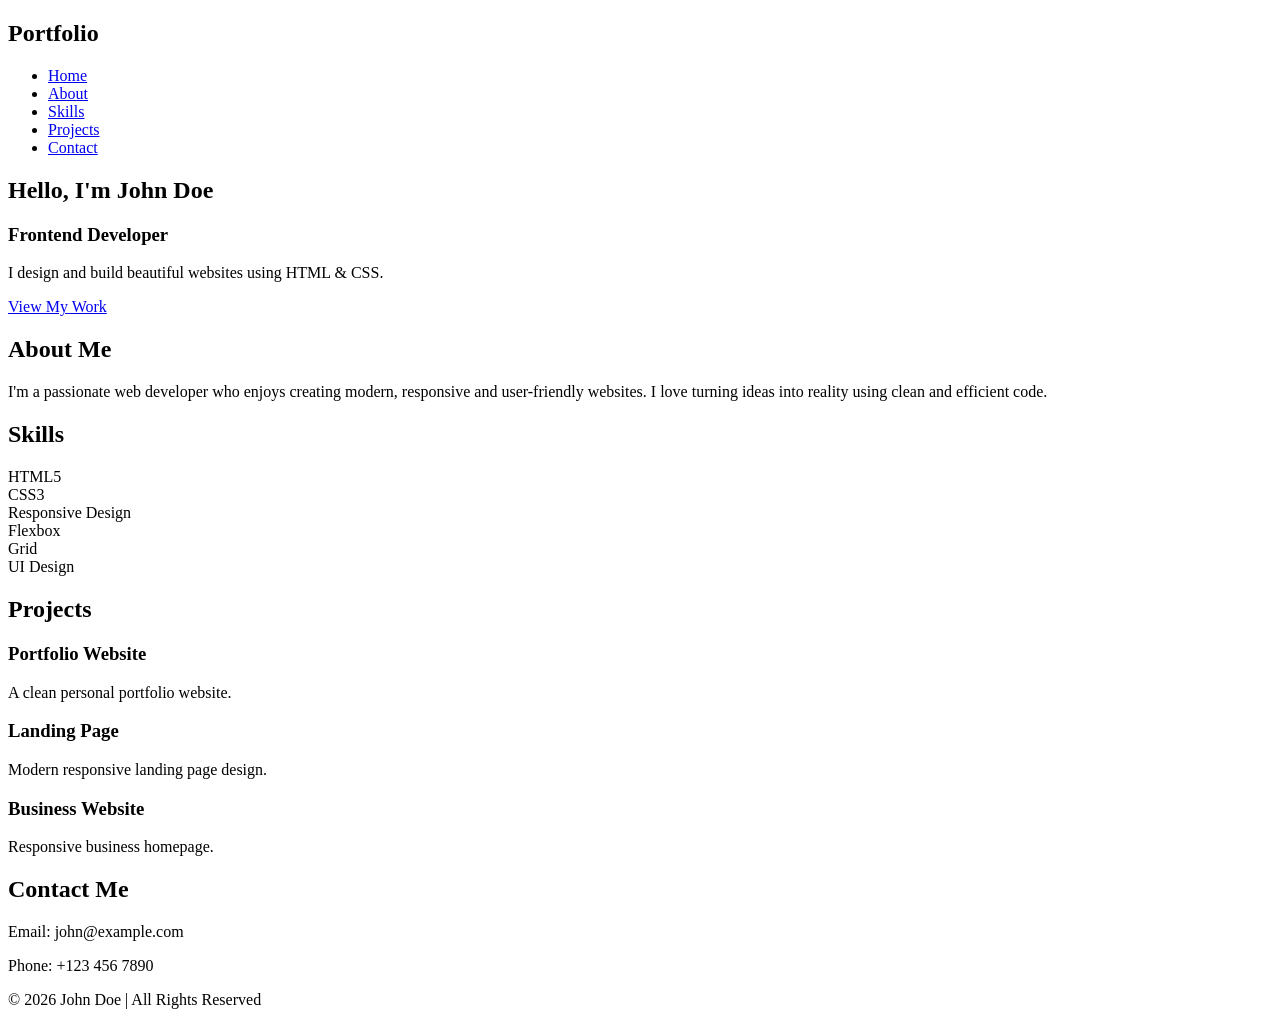
==== index.html @ 574cfa53 "html file added" ====
<!DOCTYPE html>
<html lang="en">
<head>
<meta charset="UTF-8">
<meta name="viewport" content="width=device-width, initial-scale=1.0">
<title>My Portfolio</title>
<link rel="stylesheet" href="style.css">
</head>
<body>

<header>
    <nav>
        <h2 class="logo">Portfolio</h2>

        <ul>
            <li><a href="#home">Home</a></li>
            <li><a href="#about">About</a></li>
            <li><a href="#skills">Skills</a></li>
            <li><a href="#projects">Projects</a></li>
            <li><a href="#contact">Contact</a></li>
        </ul>
    </nav>

    <section id="home" class="hero">
        <div class="hero-text">
            <h1>Hello, I'm <span>John Doe</span></h1>
            <h3>Frontend Developer</h3>
            <p>I design and build beautiful websites using HTML & CSS.</p>

            <a href="#projects" class="btn">View My Work</a>
        </div>
    </section>
</header>

<section id="about" class="section">
    <h2>About Me</h2>
    <p>
        I'm a passionate web developer who enjoys creating modern,
        responsive and user-friendly websites. I love turning ideas
        into reality using clean and efficient code.
    </p>
</section>

<section id="skills" class="section">
    <h2>Skills</h2>

    <div class="skills">
        <div class="card">HTML5</div>
        <div class="card">CSS3</div>
        <div class="card">Responsive Design</div>
        <div class="card">Flexbox</div>
        <div class="card">Grid</div>
        <div class="card">UI Design</div>
    </div>
</section>

<section id="projects" class="section">
    <h2>Projects</h2>

    <div class="projects">

        <div class="project">
            <h3>Portfolio Website</h3>
            <p>A clean personal portfolio website.</p>
        </div>

        <div class="project">
            <h3>Landing Page</h3>
            <p>Modern responsive landing page design.</p>
        </div>

        <div class="project">
            <h3>Business Website</h3>
            <p>Responsive business homepage.</p>
        </div>

    </div>
</section>

<section id="contact" class="section">
    <h2>Contact Me</h2>

    <p>Email: john@example.com</p>
    <p>Phone: +123 456 7890</p>
</section>

<footer>
    <p>© 2026 John Doe | All Rights Reserved</p>
</footer>

</body>
</html>
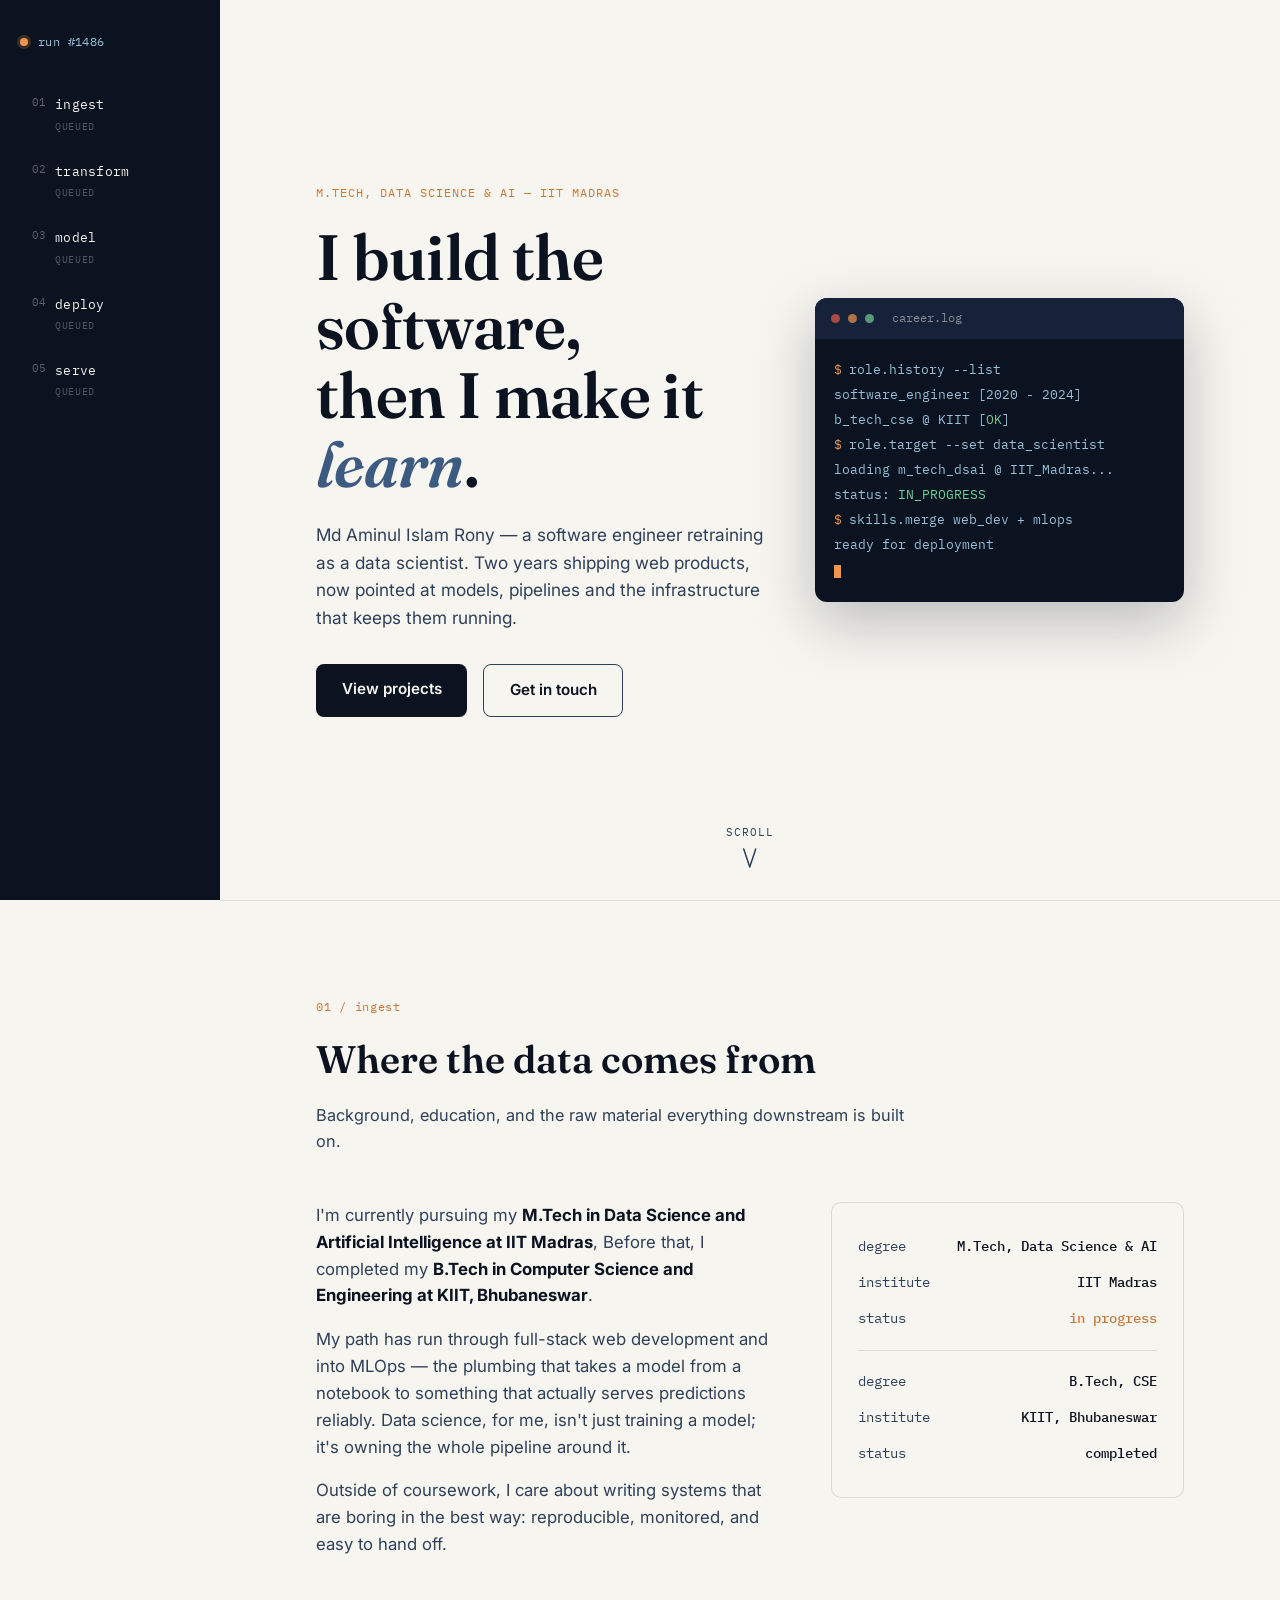
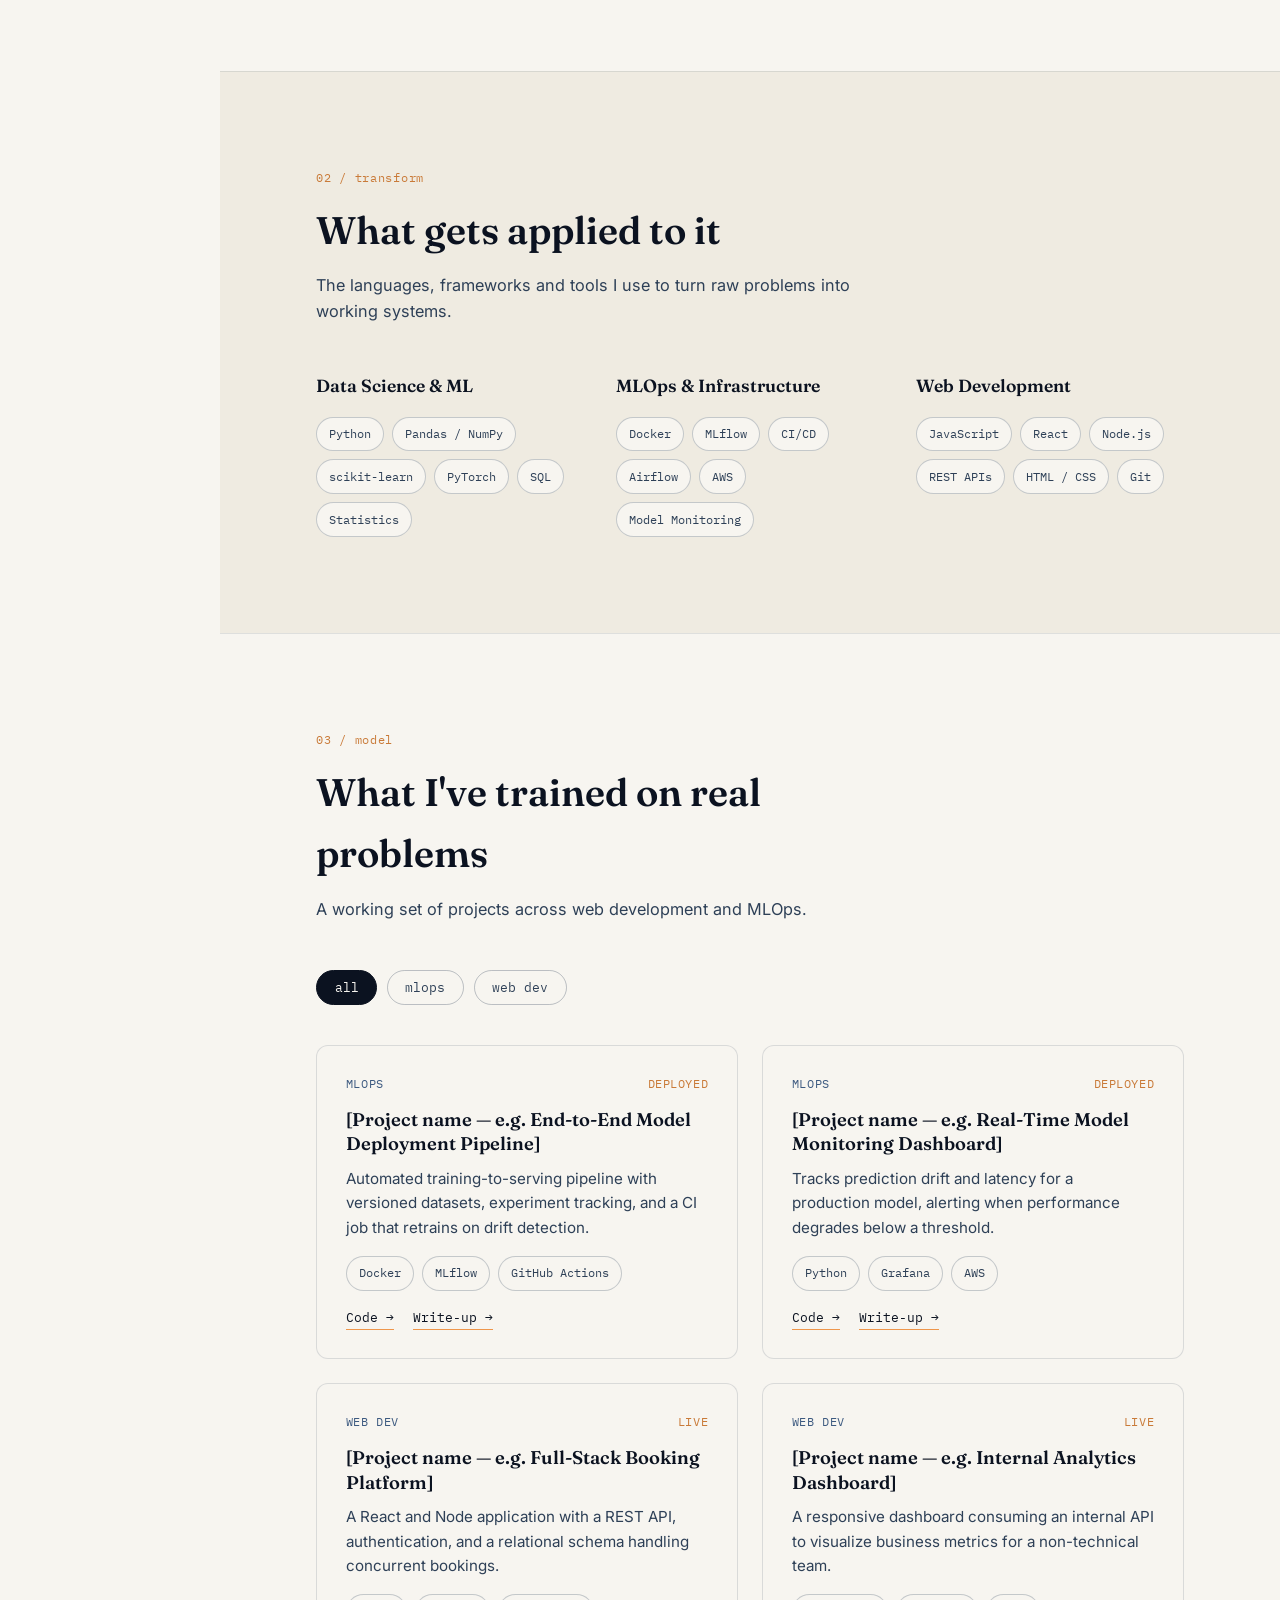
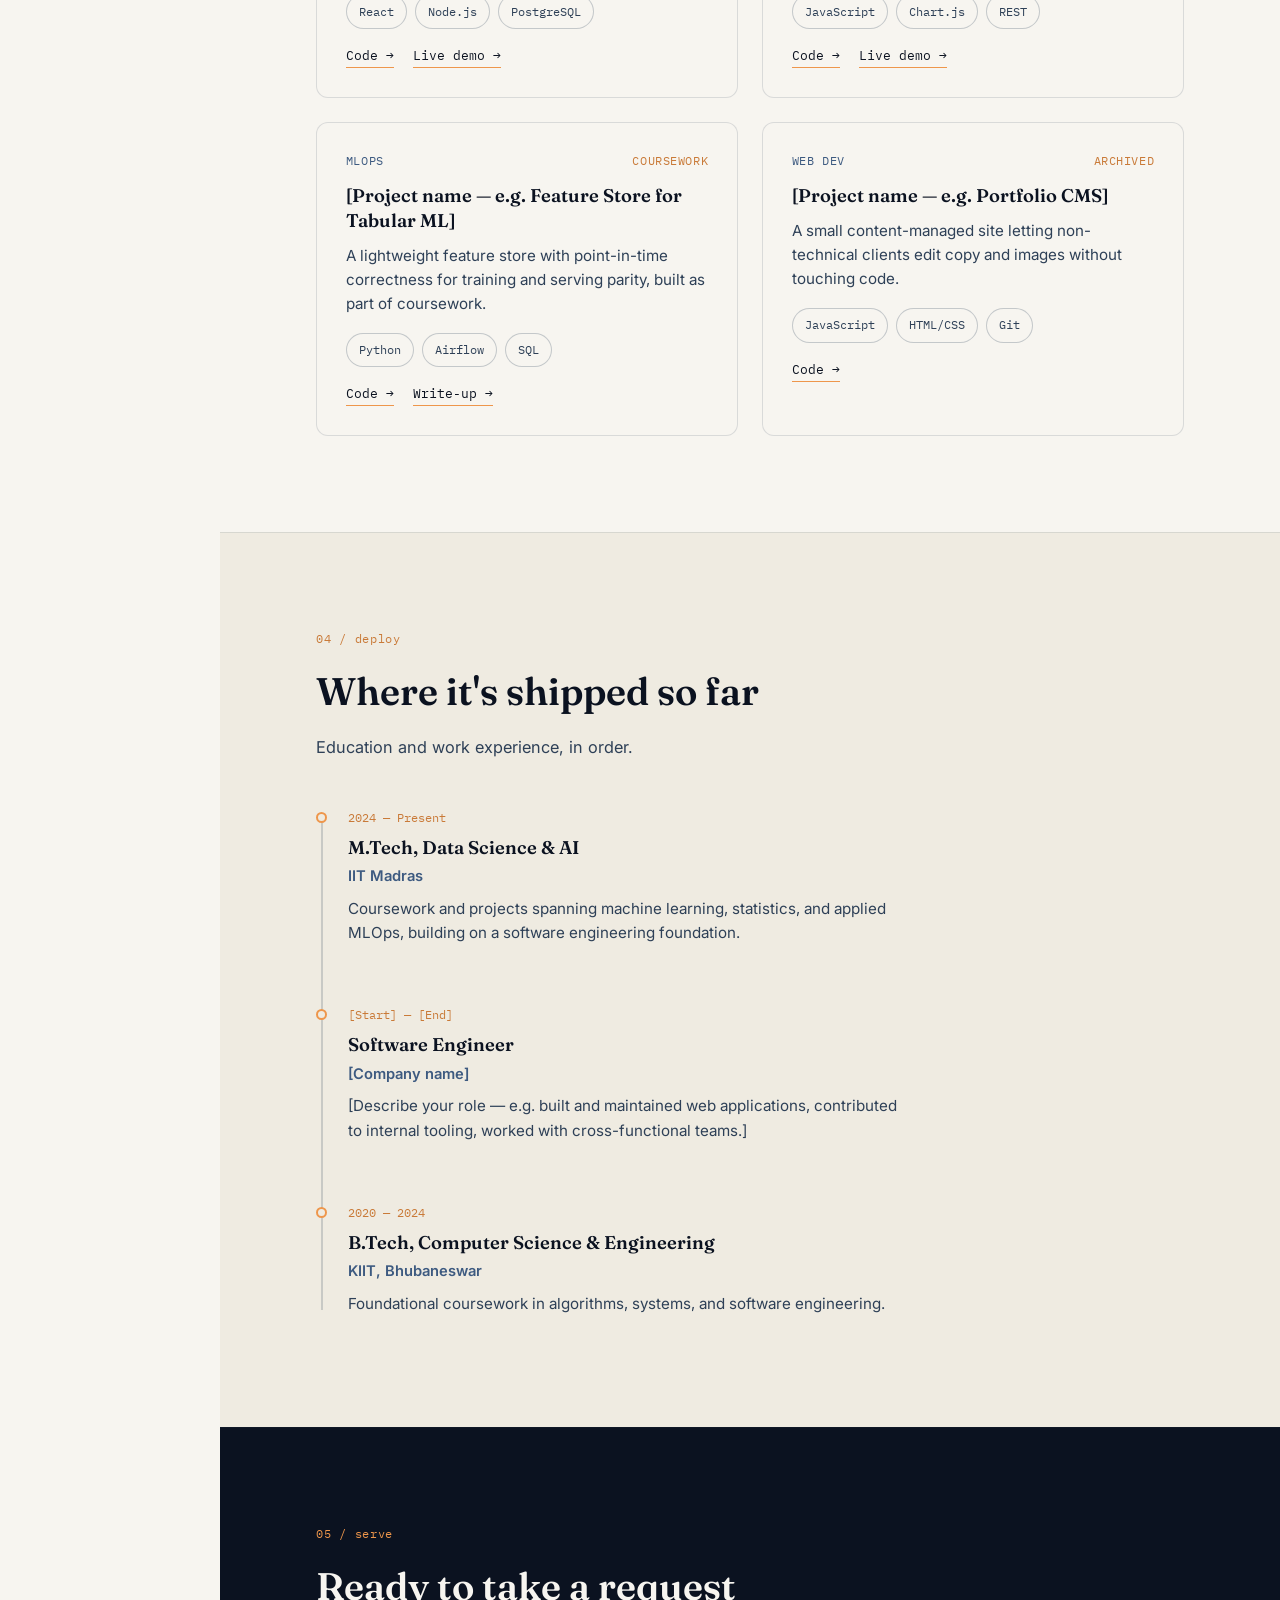
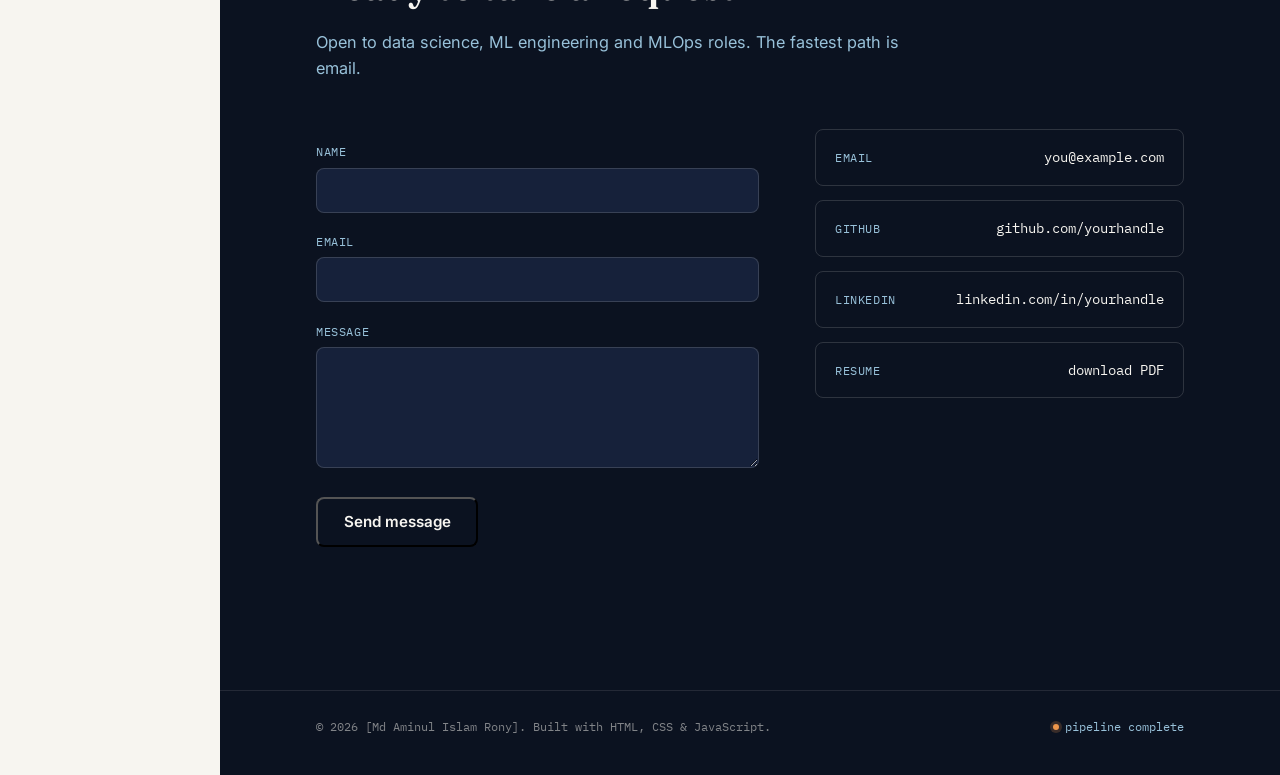
==== commit d2c01779: "Add files via upload" ====
--- a/index.html
+++ b/index.html
@@ -3,90 +3,383 @@
 <head>
 <meta charset="UTF-8">
 <meta name="viewport" content="width=device-width, initial-scale=1.0">
-<title>My Portfolio</title>
+<title>Md Aminul Islam Rony — Data Scientist &amp; Software Engineer</title>
+<meta name="description" content="Portfolio of [Md Aminul Islam Rony] — Software Engineer transitioning into Data Science &amp; MLOps, M.Tech candidate at IIT Madras.">
+<link rel="preconnect" href="https://fonts.googleapis.com">
+<link rel="preconnect" href="https://fonts.gstatic.com" crossorigin>
+<link href="https://fonts.googleapis.com/css2?family=Fraunces:ital,opsz,wght@0,9..144,400;0,9..144,500;0,9..144,600;0,9..144,700;1,9..144,500&family=Inter:wght@400;500;600;700&family=IBM+Plex+Mono:wght@400;500;600&display=swap" rel="stylesheet">
 <link rel="stylesheet" href="style.css">
 </head>
 <body>
 
-<header>
-    <nav>
-        <h2 class="logo">Portfolio</h2>
-
-        <ul>
-            <li><a href="#home">Home</a></li>
-            <li><a href="#about">About</a></li>
-            <li><a href="#skills">Skills</a></li>
-            <li><a href="#projects">Projects</a></li>
-            <li><a href="#contact">Contact</a></li>
-        </ul>
-    </nav>
-
-    <section id="home" class="hero">
-        <div class="hero-text">
-            <h1>Hello, I'm <span>John Doe</span></h1>
-            <h3>Frontend Developer</h3>
-            <p>I design and build beautiful websites using HTML & CSS.</p>
-
-            <a href="#projects" class="btn">View My Work</a>
-        </div>
-    </section>
-</header>
-
-<section id="about" class="section">
-    <h2>About Me</h2>
-    <p>
-        I'm a passionate web developer who enjoys creating modern,
-        responsive and user-friendly websites. I love turning ideas
-        into reality using clean and efficient code.
-    </p>
-</section>
-
-<section id="skills" class="section">
-    <h2>Skills</h2>
-
-    <div class="skills">
-        <div class="card">HTML5</div>
-        <div class="card">CSS3</div>
-        <div class="card">Responsive Design</div>
-        <div class="card">Flexbox</div>
-        <div class="card">Grid</div>
-        <div class="card">UI Design</div>
-    </div>
-</section>
-
-<section id="projects" class="section">
-    <h2>Projects</h2>
-
-    <div class="projects">
-
-        <div class="project">
-            <h3>Portfolio Website</h3>
-            <p>A clean personal portfolio website.</p>
-        </div>
-
-        <div class="project">
-            <h3>Landing Page</h3>
-            <p>Modern responsive landing page design.</p>
-        </div>
-
-        <div class="project">
-            <h3>Business Website</h3>
-            <p>Responsive business homepage.</p>
-        </div>
-
-    </div>
-</section>
-
-<section id="contact" class="section">
-    <h2>Contact Me</h2>
-
-    <p>Email: john@example.com</p>
-    <p>Phone: +123 456 7890</p>
-</section>
-
-<footer>
-    <p>© 2026 John Doe | All Rights Reserved</p>
-</footer>
-
+<nav class="rail" id="rail" aria-label="Page sections, styled as a pipeline run">
+  <div class="rail-head">
+    <span class="rail-dot"></span>
+    <span class="rail-head-text">run <span id="runId">#0417</span></span>
+  </div>
+  <ol class="rail-stages">
+    <li class="rail-stage" data-target="ingest"><span class="stage-index">01</span><span class="stage-name">ingest</span><span class="stage-status">queued</span></li>
+    <li class="rail-stage" data-target="transform"><span class="stage-index">02</span><span class="stage-name">transform</span><span class="stage-status">queued</span></li>
+    <li class="rail-stage" data-target="model"><span class="stage-index">03</span><span class="stage-name">model</span><span class="stage-status">queued</span></li>
+    <li class="rail-stage" data-target="deploy"><span class="stage-index">04</span><span class="stage-name">deploy</span><span class="stage-status">queued</span></li>
+    <li class="rail-stage" data-target="serve"><span class="stage-index">05</span><span class="stage-name">serve</span><span class="stage-status">queued</span></li>
+  </ol>
+</nav>
+
+<button class="rail-toggle" id="railToggle" aria-label="Toggle navigation" aria-expanded="false">
+  <span></span><span></span><span></span>
+</button>
+
+<main>
+
+  <section class="hero" id="top">
+    <div class="hero-inner">
+      <p class="eyebrow">M.Tech, Data Science &amp; AI — IIT Madras</p>
+      <h1 class="hero-title">
+        I build the software,<br>
+        then I make it <em>learn</em>.
+      </h1>
+      <p class="hero-sub">
+        Md Aminul Islam Rony — a software engineer retraining as a data scientist. Two years shipping
+        web products, now pointed at models, pipelines and the infrastructure that keeps them running.
+      </p>
+      <div class="hero-actions">
+        <a href="#model" class="btn btn-primary">View projects</a>
+        <a href="mailto:you@example.com" class="btn btn-ghost">Get in touch</a>
+      </div>
+    </div>
+
+    <div class="hero-console" aria-hidden="true">
+      <div class="console-bar">
+        <span class="console-dot red"></span><span class="console-dot amber"></span><span class="console-dot green"></span>
+        <span class="console-title">career.log</span>
+      </div>
+      <div class="console-body" id="consoleBody"></div>
+    </div>
+
+    <a class="scroll-cue" href="#ingest" aria-label="Scroll to next section">
+      <span>scroll</span>
+      <svg width="14" height="20" viewBox="0 0 14 20" fill="none"><path d="M1 1L7 19L13 1" stroke="currentColor" stroke-width="1.5" stroke-linecap="round" stroke-linejoin="round"/></svg>
+    </a>
+  </section>
+
+  <!-- INGEST :: ABOUT -->
+  <section class="stage-section" id="ingest">
+    <div class="stage-header">
+      <span class="stage-tag">01 / ingest</span>
+      <h2>Where the data comes from</h2>
+      <p class="stage-desc">Background, education, and the raw material everything downstream is built on.</p>
+    </div>
+
+    <div class="about-grid">
+      <div class="about-copy">
+        <p>
+          I'm currently pursuing my <strong>M.Tech in Data Science and Artificial Intelligence at IIT Madras</strong>,
+          Before that, I completed my <strong>B.Tech in Computer Science and Engineering at KIIT, Bhubaneswar</strong>.
+        </p>
+        <p>
+          My path has run through full-stack web development and into MLOps — the plumbing that
+          takes a model from a notebook to something that actually serves predictions reliably.
+          Data science, for me, isn't just training a model; it's owning the whole pipeline
+          around it.
+        </p>
+        <p>
+          Outside of coursework, I care about writing systems that are boring in the best way:
+          reproducible, monitored, and easy to hand off.
+        </p>
+      </div>
+
+      <div class="about-record">
+        <div class="record-row">
+          <span class="record-key">degree</span>
+          <span class="record-val">M.Tech, Data Science &amp; AI</span>
+        </div>
+        <div class="record-row">
+          <span class="record-key">institute</span>
+          <span class="record-val">IIT Madras</span>
+        </div>
+        <div class="record-row">
+          <span class="record-key">status</span>
+          <span class="record-val record-live">in progress</span>
+        </div>
+        <div class="record-divider"></div>
+        <div class="record-row">
+          <span class="record-key">degree</span>
+          <span class="record-val">B.Tech, CSE</span>
+        </div>
+        <div class="record-row">
+          <span class="record-key">institute</span>
+          <span class="record-val">KIIT, Bhubaneswar</span>
+        </div>
+        <div class="record-row">
+          <span class="record-key">status</span>
+          <span class="record-val">completed</span>
+        </div>
+      </div>
+    </div>
+  </section>
+
+  <!-- TRANSFORM :: SKILLS -->
+  <section class="stage-section stage-alt" id="transform">
+    <div class="stage-header">
+      <span class="stage-tag">02 / transform</span>
+      <h2>What gets applied to it</h2>
+      <p class="stage-desc">The languages, frameworks and tools I use to turn raw problems into working systems.</p>
+    </div>
+
+    <div class="skills-grid">
+      <div class="skill-block">
+        <h3>Data Science &amp; ML</h3>
+        <div class="chip-row">
+          <span class="chip">Python</span>
+          <span class="chip">Pandas / NumPy</span>
+          <span class="chip">scikit-learn</span>
+          <span class="chip">PyTorch</span>
+          <span class="chip">SQL</span>
+          <span class="chip">Statistics</span>
+        </div>
+      </div>
+      <div class="skill-block">
+        <h3>MLOps &amp; Infrastructure</h3>
+        <div class="chip-row">
+          <span class="chip">Docker</span>
+          <span class="chip">MLflow</span>
+          <span class="chip">CI/CD</span>
+          <span class="chip">Airflow</span>
+          <span class="chip">AWS</span>
+          <span class="chip">Model Monitoring</span>
+        </div>
+      </div>
+      <div class="skill-block">
+        <h3>Web Development</h3>
+        <div class="chip-row">
+          <span class="chip">JavaScript</span>
+          <span class="chip">React</span>
+          <span class="chip">Node.js</span>
+          <span class="chip">REST APIs</span>
+          <span class="chip">HTML / CSS</span>
+          <span class="chip">Git</span>
+        </div>
+      </div>
+    </div>
+  </section>
+
+  <!-- MODEL :: PROJECTS -->
+  <section class="stage-section" id="model">
+    <div class="stage-header">
+      <span class="stage-tag">03 / model</span>
+      <h2>What I've trained on real problems</h2>
+      <p class="stage-desc">A working set of projects across web development and MLOps.</p>
+    </div>
+
+    <div class="filter-row" role="tablist" aria-label="Filter projects">
+      <button class="filter-btn is-active" data-filter="all" role="tab" aria-selected="true">all</button>
+      <button class="filter-btn" data-filter="mlops" role="tab" aria-selected="false">mlops</button>
+      <button class="filter-btn" data-filter="web" role="tab" aria-selected="false">web dev</button>
+    </div>
+
+    <div class="project-grid" id="projectGrid">
+
+      <article class="project-card" data-cat="mlops">
+        <div class="project-top">
+          <span class="project-cat">mlops</span>
+          <span class="project-status">deployed</span>
+        </div>
+        <h3>[Project name — e.g. End-to-End Model Deployment Pipeline]</h3>
+        <p>Automated training-to-serving pipeline with versioned datasets, experiment tracking, and a CI job that retrains on drift detection.</p>
+        <div class="chip-row small">
+          <span class="chip">Docker</span>
+          <span class="chip">MLflow</span>
+          <span class="chip">GitHub Actions</span>
+        </div>
+        <div class="project-links">
+          <a href="#" class="text-link">Code →</a>
+          <a href="#" class="text-link">Write-up →</a>
+        </div>
+      </article>
+
+      <article class="project-card" data-cat="mlops">
+        <div class="project-top">
+          <span class="project-cat">mlops</span>
+          <span class="project-status">deployed</span>
+        </div>
+        <h3>[Project name — e.g. Real-Time Model Monitoring Dashboard]</h3>
+        <p>Tracks prediction drift and latency for a production model, alerting when performance degrades below a threshold.</p>
+        <div class="chip-row small">
+          <span class="chip">Python</span>
+          <span class="chip">Grafana</span>
+          <span class="chip">AWS</span>
+        </div>
+        <div class="project-links">
+          <a href="#" class="text-link">Code →</a>
+          <a href="#" class="text-link">Write-up →</a>
+        </div>
+      </article>
+
+      <article class="project-card" data-cat="web">
+        <div class="project-top">
+          <span class="project-cat">web dev</span>
+          <span class="project-status">live</span>
+        </div>
+        <h3>[Project name — e.g. Full-Stack Booking Platform]</h3>
+        <p>A React and Node application with a REST API, authentication, and a relational schema handling concurrent bookings.</p>
+        <div class="chip-row small">
+          <span class="chip">React</span>
+          <span class="chip">Node.js</span>
+          <span class="chip">PostgreSQL</span>
+        </div>
+        <div class="project-links">
+          <a href="#" class="text-link">Code →</a>
+          <a href="#" class="text-link">Live demo →</a>
+        </div>
+      </article>
+
+      <article class="project-card" data-cat="web">
+        <div class="project-top">
+          <span class="project-cat">web dev</span>
+          <span class="project-status">live</span>
+        </div>
+        <h3>[Project name — e.g. Internal Analytics Dashboard]</h3>
+        <p>A responsive dashboard consuming an internal API to visualize business metrics for a non-technical team.</p>
+        <div class="chip-row small">
+          <span class="chip">JavaScript</span>
+          <span class="chip">Chart.js</span>
+          <span class="chip">REST</span>
+        </div>
+        <div class="project-links">
+          <a href="#" class="text-link">Code →</a>
+          <a href="#" class="text-link">Live demo →</a>
+        </div>
+      </article>
+
+      <article class="project-card" data-cat="mlops">
+        <div class="project-top">
+          <span class="project-cat">mlops</span>
+          <span class="project-status">coursework</span>
+        </div>
+        <h3>[Project name — e.g. Feature Store for Tabular ML]</h3>
+        <p>A lightweight feature store with point-in-time correctness for training and serving parity, built as part of coursework.</p>
+        <div class="chip-row small">
+          <span class="chip">Python</span>
+          <span class="chip">Airflow</span>
+          <span class="chip">SQL</span>
+        </div>
+        <div class="project-links">
+          <a href="#" class="text-link">Code →</a>
+          <a href="#" class="text-link">Write-up →</a>
+        </div>
+      </article>
+
+      <article class="project-card" data-cat="web">
+        <div class="project-top">
+          <span class="project-cat">web dev</span>
+          <span class="project-status">archived</span>
+        </div>
+        <h3>[Project name — e.g. Portfolio CMS]</h3>
+        <p>A small content-managed site letting non-technical clients edit copy and images without touching code.</p>
+        <div class="chip-row small">
+          <span class="chip">JavaScript</span>
+          <span class="chip">HTML/CSS</span>
+          <span class="chip">Git</span>
+        </div>
+        <div class="project-links">
+          <a href="#" class="text-link">Code →</a>
+        </div>
+      </article>
+
+    </div>
+  </section>
+
+  <!-- DEPLOY :: EXPERIENCE -->
+  <section class="stage-section stage-alt" id="deploy">
+    <div class="stage-header">
+      <span class="stage-tag">04 / deploy</span>
+      <h2>Where it's shipped so far</h2>
+      <p class="stage-desc">Education and work experience, in order.</p>
+    </div>
+
+    <div class="timeline">
+      <div class="timeline-item">
+        <div class="timeline-marker"></div>
+        <div class="timeline-content">
+          <p class="timeline-date">2024 — Present</p>
+          <h3>M.Tech, Data Science &amp; AI</h3>
+          <p class="timeline-org">IIT Madras</p>
+          <p class="timeline-desc">Coursework and projects spanning machine learning, statistics, and applied MLOps, building on a software engineering foundation.</p>
+        </div>
+      </div>
+      <div class="timeline-item">
+        <div class="timeline-marker"></div>
+        <div class="timeline-content">
+          <p class="timeline-date">[Start] — [End]</p>
+          <h3>Software Engineer</h3>
+          <p class="timeline-org">[Company name]</p>
+          <p class="timeline-desc">[Describe your role — e.g. built and maintained web applications, contributed to internal tooling, worked with cross-functional teams.]</p>
+        </div>
+      </div>
+      <div class="timeline-item">
+        <div class="timeline-marker"></div>
+        <div class="timeline-content">
+          <p class="timeline-date">2020 — 2024</p>
+          <h3>B.Tech, Computer Science &amp; Engineering</h3>
+          <p class="timeline-org">KIIT, Bhubaneswar</p>
+          <p class="timeline-desc">Foundational coursework in algorithms, systems, and software engineering.</p>
+        </div>
+      </div>
+    </div>
+  </section>
+
+  <!-- SERVE :: CONTACT -->
+  <section class="stage-section stage-serve" id="serve">
+    <div class="stage-header">
+      <span class="stage-tag">05 / serve</span>
+      <h2>Ready to take a request</h2>
+      <p class="stage-desc">Open to data science, ML engineering and MLOps roles. The fastest path is email.</p>
+    </div>
+
+    <div class="serve-grid">
+      <form class="contact-form" id="contactForm">
+        <label for="name">Name</label>
+        <input type="text" id="name" name="name" required autocomplete="name">
+
+        <label for="email">Email</label>
+        <input type="email" id="email" name="email" required autocomplete="email">
+
+        <label for="message">Message</label>
+        <textarea id="message" name="message" rows="5" required></textarea>
+
+        <button type="submit" class="btn btn-primary">Send message</button>
+        <p class="form-note" id="formNote"></p>
+      </form>
+
+      <div class="serve-links">
+        <a href="mailto:you@example.com" class="serve-link">
+          <span class="serve-link-label">email</span>
+          <span class="serve-link-val">you@example.com</span>
+        </a>
+        <a href="https://github.com/yourhandle" target="_blank" rel="noopener" class="serve-link">
+          <span class="serve-link-label">github</span>
+          <span class="serve-link-val">github.com/yourhandle</span>
+        </a>
+        <a href="https://linkedin.com/in/yourhandle" target="_blank" rel="noopener" class="serve-link">
+          <span class="serve-link-label">linkedin</span>
+          <span class="serve-link-val">linkedin.com/in/yourhandle</span>
+        </a>
+        <a href="#" class="serve-link">
+          <span class="serve-link-label">resume</span>
+          <span class="serve-link-val">download PDF</span>
+        </a>
+      </div>
+    </div>
+  </section>
+
+  <footer class="site-footer">
+    <p>© <span id="year"></span> [Md Aminul Islam Rony]. Built with HTML, CSS &amp; JavaScript.</p>
+    <p class="footer-status"><span class="rail-dot small"></span> pipeline complete</p>
+  </footer>
+
+</main>
+
+<script src="script.js"></script>
 </body>
 </html>
--- a/style.css
+++ b/style.css
@@ -0,0 +1,419 @@
+/* ============================================
+   Design tokens
+   ============================================ */
+:root {
+  --ink: #0B1220;
+  --ink-soft: #16213A;
+  --paper: #F7F5F0;
+  --paper-dim: #EFEBE1;
+  --slate: #2E4057;
+  --steel: #3D5A80;
+  --sky: #98C1D9;
+  --amber: #EE964B;
+  --amber-dim: #C97A38;
+
+  --font-display: "Fraunces", serif;
+  --font-body: "Inter", sans-serif;
+  --font-mono: "IBM Plex Mono", monospace;
+
+  --rail-w: 220px;
+  --edge: 6rem;
+  --edge-sm: 1.5rem;
+
+  --ease: cubic-bezier(0.16, 1, 0.3, 1);
+}
+
+* { box-sizing: border-box; }
+html { scroll-behavior: smooth; }
+
+body {
+  margin: 0;
+  background: var(--paper);
+  color: var(--ink);
+  font-family: var(--font-body);
+  line-height: 1.6;
+  -webkit-font-smoothing: antialiased;
+}
+
+@media (prefers-reduced-motion: reduce) {
+  html { scroll-behavior: auto; }
+  * { animation-duration: 0.01ms !important; animation-iteration-count: 1 !important; transition-duration: 0.01ms !important; }
+}
+
+a { color: inherit; }
+h1, h2, h3 { font-family: var(--font-display); font-weight: 600; margin: 0; }
+p { margin: 0 0 1em; }
+:focus-visible { outline: 2px solid var(--amber); outline-offset: 3px; }
+
+main { margin-left: var(--rail-w); }
+@media (max-width: 900px) { main { margin-left: 0; } }
+
+/* ============================================
+   Pipeline rail — signature nav
+   ============================================ */
+.rail {
+  position: fixed;
+  top: 0; left: 0;
+  width: var(--rail-w);
+  height: 100vh;
+  background: var(--ink);
+  color: var(--paper);
+  padding: 2rem 1.25rem;
+  display: flex;
+  flex-direction: column;
+  gap: 2rem;
+  z-index: 100;
+  font-family: var(--font-mono);
+}
+
+.rail-head { display: flex; align-items: center; gap: 0.6rem; font-size: 0.75rem; letter-spacing: 0.04em; color: var(--sky); }
+.rail-dot { width: 8px; height: 8px; border-radius: 50%; background: var(--amber); box-shadow: 0 0 0 3px rgba(238,150,75,0.2); animation: pulse 2.4s ease-in-out infinite; flex-shrink: 0; }
+.rail-dot.small { width: 6px; height: 6px; display: inline-block; margin-right: 0.4rem; }
+@keyframes pulse { 0%, 100% { opacity: 1; } 50% { opacity: 0.4; } }
+
+.rail-stages { list-style: none; margin: 0; padding: 0; display: flex; flex-direction: column; gap: 0.25rem; }
+
+.rail-stage {
+  display: grid;
+  grid-template-columns: auto 1fr;
+  gap: 0.15rem 0.6rem;
+  padding: 0.7rem 0.6rem;
+  border-radius: 6px;
+  cursor: pointer;
+  transition: background 0.25s var(--ease);
+  border-left: 2px solid transparent;
+}
+.rail-stage:hover { background: rgba(255,255,255,0.05); }
+
+.stage-index { font-size: 0.7rem; color: rgba(247,245,240,0.35); grid-row: 1; }
+.stage-name { font-size: 0.82rem; letter-spacing: 0.02em; grid-row: 1; }
+.stage-status {
+  grid-column: 2; grid-row: 2;
+  font-size: 0.65rem;
+  text-transform: uppercase;
+  letter-spacing: 0.06em;
+  color: rgba(247,245,240,0.3);
+}
+
+.rail-stage.is-active {
+  background: rgba(238,150,75,0.1);
+  border-left-color: var(--amber);
+}
+.rail-stage.is-active .stage-name { color: var(--amber); }
+.rail-stage.is-active .stage-status { color: var(--amber-dim); }
+.rail-stage.is-active .stage-status::after { content: " ●"; }
+
+.rail-stage.is-done .stage-status { color: var(--sky); }
+
+.rail-toggle {
+  display: none;
+  position: fixed; top: 1rem; right: 1rem; z-index: 200;
+  width: 42px; height: 42px;
+  background: var(--ink);
+  border: none; border-radius: 8px;
+  flex-direction: column; align-items: center; justify-content: center; gap: 4px;
+  cursor: pointer;
+}
+.rail-toggle span { width: 18px; height: 2px; background: var(--paper); border-radius: 1px; }
+
+@media (max-width: 900px) {
+  .rail-toggle { display: flex; }
+  .rail {
+    transform: translateX(-100%);
+    transition: transform 0.3s var(--ease);
+    width: 78vw;
+    max-width: 280px;
+  }
+  .rail.is-open { transform: translateX(0); }
+}
+
+/* ============================================
+   Hero
+   ============================================ */
+.hero {
+  min-height: 100vh;
+  display: grid;
+  grid-template-columns: 1.1fr 0.9fr;
+  align-items: center;
+  gap: 3rem;
+  padding: var(--edge);
+  position: relative;
+}
+
+.eyebrow {
+  font-family: var(--font-mono);
+  font-size: 0.78rem;
+  letter-spacing: 0.08em;
+  text-transform: uppercase;
+  color: var(--amber-dim);
+  margin-bottom: 1.2rem;
+}
+
+.hero-title {
+  font-size: clamp(2.4rem, 5vw, 4rem);
+  line-height: 1.08;
+  letter-spacing: -0.01em;
+  color: var(--ink);
+}
+.hero-title em { font-style: italic; color: var(--steel); }
+
+.hero-sub {
+  font-size: 1.08rem;
+  color: var(--slate);
+  max-width: 46ch;
+  margin-top: 1.4rem;
+}
+
+.hero-actions { display: flex; gap: 1rem; margin-top: 2rem; flex-wrap: wrap; }
+
+.btn {
+  font-family: var(--font-body);
+  font-weight: 600;
+  font-size: 0.95rem;
+  padding: 0.85rem 1.6rem;
+  border-radius: 8px;
+  text-decoration: none;
+  display: inline-block;
+  transition: transform 0.2s var(--ease), box-shadow 0.2s var(--ease);
+}
+.btn-primary { background: var(--ink); color: var(--paper); }
+.btn-primary:hover { transform: translateY(-2px); box-shadow: 0 8px 20px rgba(11,18,32,0.25); }
+.btn-ghost { background: transparent; color: var(--ink); border: 1.5px solid var(--slate); }
+.btn-ghost:hover { border-color: var(--ink); transform: translateY(-2px); }
+
+.hero-console {
+  background: var(--ink);
+  border-radius: 12px;
+  overflow: hidden;
+  box-shadow: 0 20px 60px rgba(11,18,32,0.25);
+  font-family: var(--font-mono);
+}
+.console-bar {
+  display: flex; align-items: center; gap: 0.5rem;
+  padding: 0.7rem 1rem;
+  background: var(--ink-soft);
+}
+.console-dot { width: 9px; height: 9px; border-radius: 50%; opacity: 0.7; }
+.console-dot.red { background: #E85C4A; }
+.console-dot.amber { background: var(--amber); }
+.console-dot.green { background: #6FCF97; }
+.console-title { margin-left: 0.6rem; font-size: 0.72rem; color: rgba(247,245,240,0.5); }
+.console-body {
+  padding: 1.2rem;
+  min-height: 220px;
+  font-size: 0.82rem;
+  color: var(--sky);
+  line-height: 1.9;
+}
+.console-line { opacity: 0; animation: typeIn 0.4s var(--ease) forwards; }
+.console-line .ok { color: #6FCF97; }
+.console-line .prompt { color: var(--amber); margin-right: 0.5em; }
+@keyframes typeIn { to { opacity: 1; } }
+.cursor-blink { display: inline-block; width: 7px; height: 1em; background: var(--amber); vertical-align: text-bottom; animation: blink 1s step-end infinite; }
+@keyframes blink { 50% { opacity: 0; } }
+
+.scroll-cue {
+  position: absolute;
+  bottom: 2rem; left: 50%;
+  transform: translateX(-50%);
+  display: flex; flex-direction: column; align-items: center; gap: 0.4rem;
+  font-family: var(--font-mono);
+  font-size: 0.68rem;
+  letter-spacing: 0.1em;
+  color: var(--slate);
+  text-decoration: none;
+  text-transform: uppercase;
+  animation: bob 2.2s ease-in-out infinite;
+}
+@keyframes bob { 0%, 100% { transform: translate(-50%, 0); } 50% { transform: translate(-50%, 6px); } }
+
+@media (max-width: 900px) {
+  .hero { grid-template-columns: 1fr; padding: 5rem var(--edge-sm) 3rem; min-height: auto; }
+}
+
+/* ============================================
+   Stage sections
+   ============================================ */
+.stage-section {
+  padding: 6rem var(--edge);
+  border-top: 1px solid rgba(46,64,87,0.12);
+}
+.stage-alt { background: var(--paper-dim); }
+.stage-serve { background: var(--ink); color: var(--paper); }
+
+@media (max-width: 900px) {
+  .stage-section { padding: 4rem var(--edge-sm); }
+}
+
+.stage-header { max-width: 60ch; margin-bottom: 3rem; opacity: 0; transform: translateY(16px); transition: opacity 0.6s var(--ease), transform 0.6s var(--ease); }
+.stage-header.is-visible { opacity: 1; transform: translateY(0); }
+
+.stage-tag {
+  display: block;
+  font-family: var(--font-mono);
+  font-size: 0.75rem;
+  letter-spacing: 0.06em;
+  color: var(--amber-dim);
+  margin-bottom: 0.8rem;
+}
+.stage-serve .stage-tag { color: var(--amber); }
+
+.stage-header h2 { font-size: clamp(1.7rem, 3vw, 2.4rem); margin-bottom: 0.7rem; }
+.stage-desc { color: var(--slate); font-size: 1.02rem; }
+.stage-serve .stage-desc { color: var(--sky); }
+
+/* ============================================
+   About / Ingest
+   ============================================ */
+.about-grid { display: grid; grid-template-columns: 1.3fr 1fr; gap: 3.5rem; }
+@media (max-width: 800px) { .about-grid { grid-template-columns: 1fr; } }
+
+.about-copy p { font-size: 1.05rem; color: var(--slate); max-width: 58ch; }
+.about-copy strong { color: var(--ink); }
+
+.about-record {
+  background: var(--paper);
+  border: 1px solid rgba(46,64,87,0.15);
+  border-radius: 10px;
+  padding: 1.6rem;
+  font-family: var(--font-mono);
+  font-size: 0.85rem;
+  height: fit-content;
+}
+.record-row { display: flex; justify-content: space-between; gap: 1rem; padding: 0.45rem 0; }
+.record-key { color: var(--slate); }
+.record-val { color: var(--ink); font-weight: 500; text-align: right; }
+.record-live { color: var(--amber-dim); }
+.record-divider { height: 1px; background: rgba(46,64,87,0.15); margin: 0.8rem 0; }
+
+/* ============================================
+   Skills / Transform
+   ============================================ */
+.skills-grid { display: grid; grid-template-columns: repeat(3, 1fr); gap: 2rem; }
+@media (max-width: 800px) { .skills-grid { grid-template-columns: 1fr; } }
+
+.skill-block h3 { font-size: 1.1rem; margin-bottom: 1rem; }
+.chip-row { display: flex; flex-wrap: wrap; gap: 0.5rem; }
+.chip-row.small { margin: 1rem 0; }
+.chip {
+  font-family: var(--font-mono);
+  font-size: 0.78rem;
+  padding: 0.4rem 0.75rem;
+  border-radius: 100px;
+  border: 1px solid rgba(46,64,87,0.25);
+  color: var(--slate);
+  background: var(--paper);
+}
+
+/* ============================================
+   Projects / Model
+   ============================================ */
+.filter-row { display: flex; gap: 0.6rem; margin-bottom: 2.5rem; }
+.filter-btn {
+  font-family: var(--font-mono);
+  font-size: 0.8rem;
+  background: transparent;
+  border: 1.5px solid rgba(46,64,87,0.3);
+  color: var(--slate);
+  padding: 0.5rem 1.1rem;
+  border-radius: 100px;
+  cursor: pointer;
+  transition: all 0.2s var(--ease);
+}
+.filter-btn:hover { border-color: var(--steel); color: var(--ink); }
+.filter-btn.is-active { background: var(--ink); border-color: var(--ink); color: var(--paper); }
+
+.project-grid { display: grid; grid-template-columns: repeat(2, 1fr); gap: 1.5rem; }
+@media (max-width: 800px) { .project-grid { grid-template-columns: 1fr; } }
+
+.project-card {
+  background: var(--paper);
+  border: 1px solid rgba(46,64,87,0.15);
+  border-radius: 12px;
+  padding: 1.8rem;
+  transition: transform 0.3s var(--ease), box-shadow 0.3s var(--ease), opacity 0.4s var(--ease);
+}
+.project-card:hover { transform: translateY(-4px); box-shadow: 0 16px 32px rgba(11,18,32,0.1); }
+.project-card.is-hidden { display: none; }
+
+.project-top { display: flex; justify-content: space-between; align-items: center; margin-bottom: 0.9rem; font-family: var(--font-mono); font-size: 0.72rem; text-transform: uppercase; letter-spacing: 0.05em; }
+.project-cat { color: var(--steel); }
+.project-status { color: var(--amber-dim); }
+
+.project-card h3 { font-size: 1.15rem; margin-bottom: 0.6rem; line-height: 1.35; }
+.project-card p { color: var(--slate); font-size: 0.95rem; }
+.project-links { display: flex; gap: 1.2rem; margin-top: 0.5rem; }
+.text-link { font-family: var(--font-mono); font-size: 0.82rem; text-decoration: none; color: var(--ink); border-bottom: 1px solid var(--amber); padding-bottom: 1px; }
+
+/* ============================================
+   Timeline / Deploy
+   ============================================ */
+.timeline { position: relative; max-width: 70ch; padding-left: 2rem; }
+.timeline::before { content: ""; position: absolute; left: 5px; top: 6px; bottom: 6px; width: 1.5px; background: rgba(46,64,87,0.2); }
+
+.timeline-item { position: relative; padding-bottom: 2.8rem; }
+.timeline-item:last-child { padding-bottom: 0; }
+.timeline-marker { position: absolute; left: -2rem; top: 4px; width: 11px; height: 11px; border-radius: 50%; background: var(--paper-dim); border: 2px solid var(--amber); }
+.timeline-date { font-family: var(--font-mono); font-size: 0.78rem; color: var(--amber-dim); margin-bottom: 0.3rem; }
+.timeline-content h3 { font-size: 1.15rem; margin-bottom: 0.2rem; }
+.timeline-org { color: var(--steel); font-weight: 600; font-size: 0.92rem; margin-bottom: 0.5rem; }
+.timeline-desc { color: var(--slate); font-size: 0.95rem; max-width: 56ch; }
+
+/* ============================================
+   Contact / Serve
+   ============================================ */
+.serve-grid { display: grid; grid-template-columns: 1.2fr 1fr; gap: 3.5rem; }
+@media (max-width: 800px) { .serve-grid { grid-template-columns: 1fr; } }
+
+.contact-form { display: flex; flex-direction: column; gap: 0.4rem; }
+.contact-form label { font-family: var(--font-mono); font-size: 0.75rem; text-transform: uppercase; letter-spacing: 0.05em; color: var(--sky); margin-top: 0.8rem; }
+.contact-form input, .contact-form textarea {
+  background: var(--ink-soft);
+  border: 1px solid rgba(247,245,240,0.15);
+  border-radius: 8px;
+  padding: 0.75rem 0.9rem;
+  color: var(--paper);
+  font-family: var(--font-body);
+  font-size: 0.95rem;
+  resize: vertical;
+}
+.contact-form input:focus, .contact-form textarea:focus { border-color: var(--amber); outline: none; }
+.contact-form button { margin-top: 1.4rem; align-self: flex-start; }
+.form-note { font-family: var(--font-mono); font-size: 0.8rem; color: var(--amber); min-height: 1.2em; margin-top: 0.8rem; }
+
+.serve-links { display: flex; flex-direction: column; gap: 0.9rem; }
+.serve-link {
+  display: flex; justify-content: space-between; align-items: baseline;
+  text-decoration: none;
+  padding: 1rem 1.2rem;
+  border: 1px solid rgba(247,245,240,0.15);
+  border-radius: 8px;
+  transition: border-color 0.2s var(--ease), background 0.2s var(--ease);
+}
+.serve-link:hover { border-color: var(--amber); background: rgba(238,150,75,0.06); }
+.serve-link-label { font-family: var(--font-mono); font-size: 0.75rem; text-transform: uppercase; letter-spacing: 0.05em; color: var(--sky); }
+.serve-link-val { font-family: var(--font-mono); font-size: 0.88rem; color: var(--paper); }
+
+/* ============================================
+   Footer
+   ============================================ */
+.site-footer {
+  background: var(--ink);
+  color: rgba(247,245,240,0.5);
+  padding: 1.6rem var(--edge);
+  display: flex; justify-content: space-between; align-items: center; flex-wrap: wrap; gap: 0.6rem;
+  font-family: var(--font-mono);
+  font-size: 0.78rem;
+  border-top: 1px solid rgba(247,245,240,0.1);
+}
+.footer-status { display: flex; align-items: center; color: var(--sky); }
+
+@media (max-width: 800px) {
+  .site-footer { padding: 1.4rem var(--edge-sm); }
+}
+
+/* ============================================
+   Reveal on scroll (generic)
+   ============================================ */
+.reveal { opacity: 0; transform: translateY(20px); transition: opacity 0.6s var(--ease), transform 0.6s var(--ease); }
+.reveal.is-visible { opacity: 1; transform: translateY(0); }
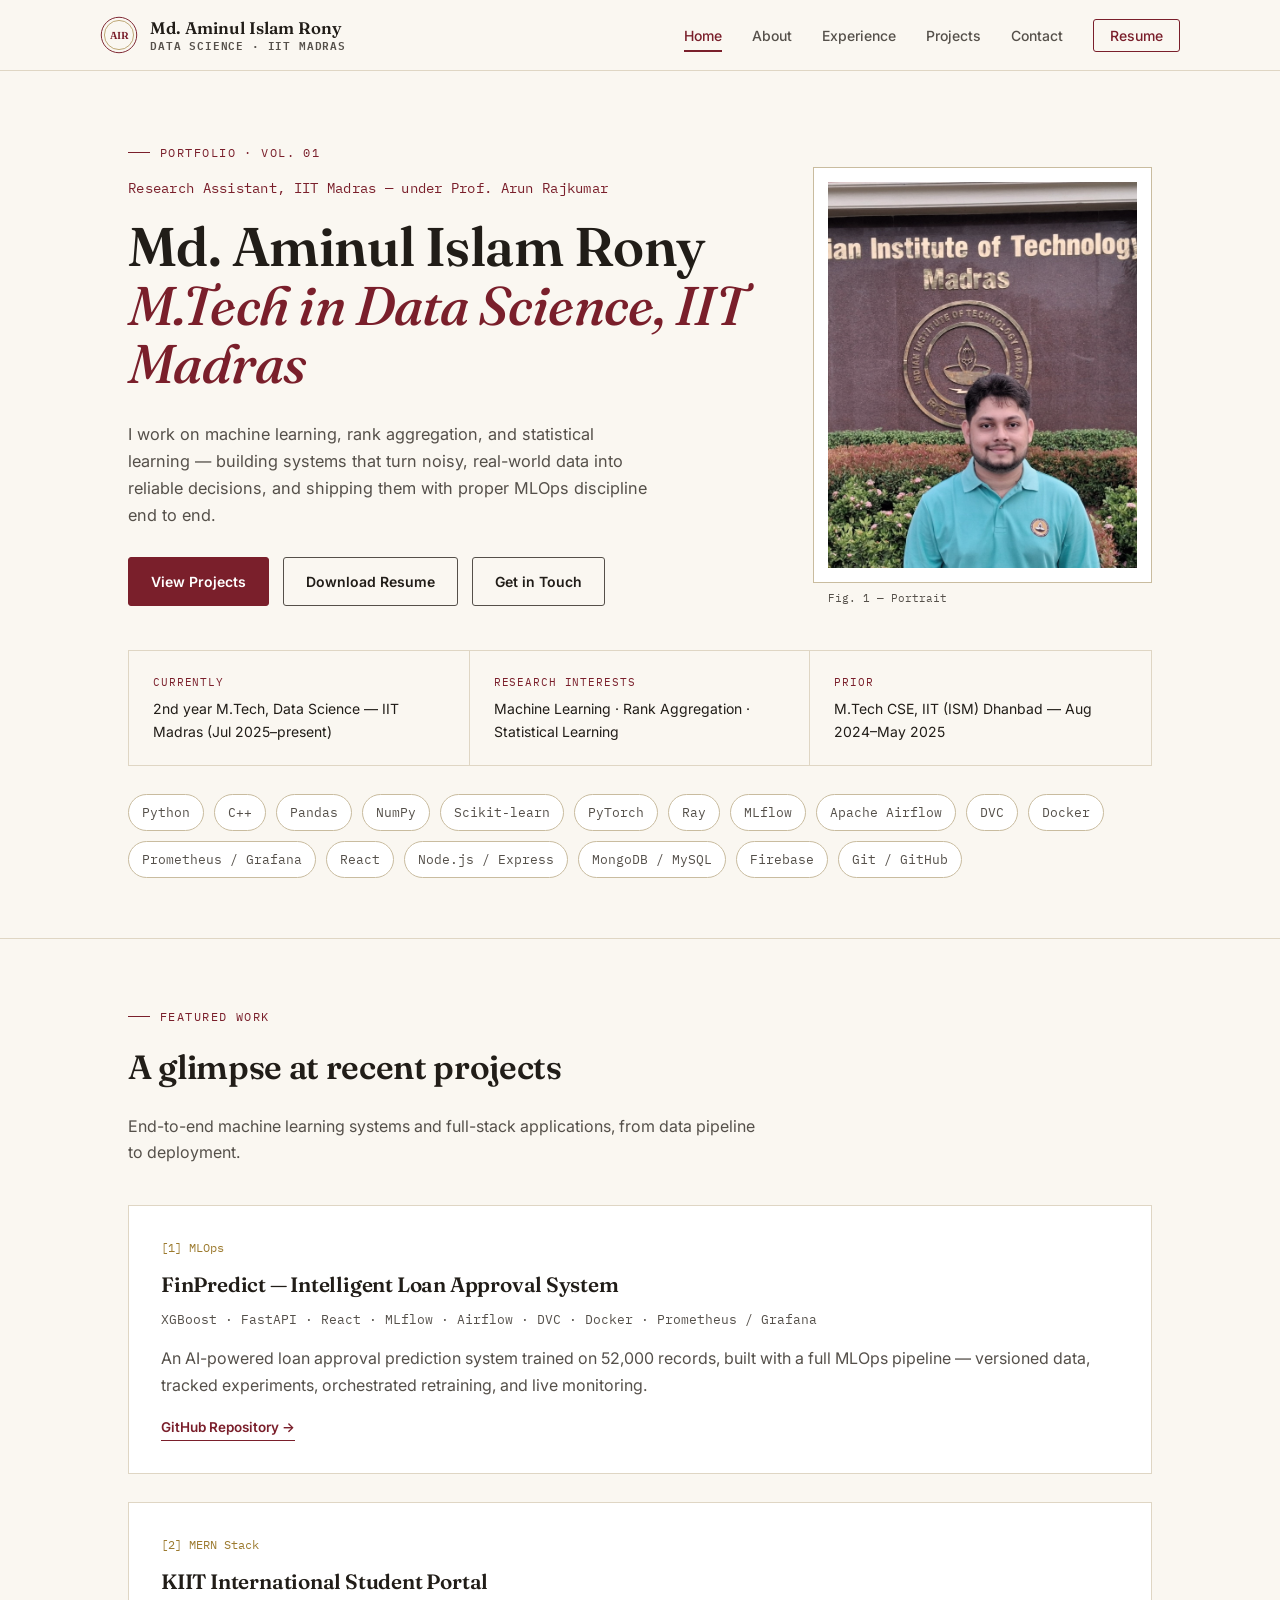
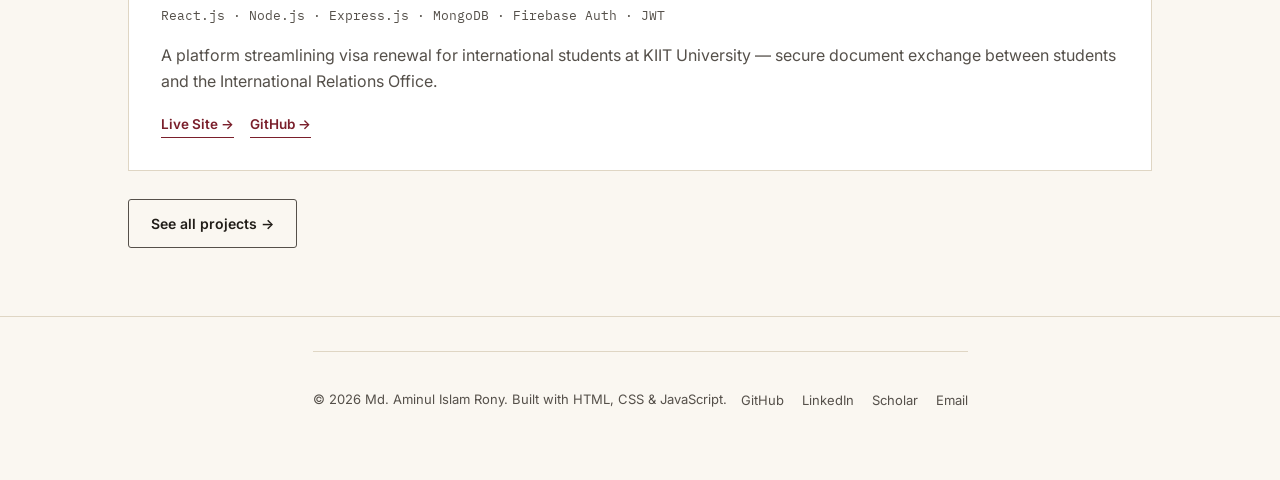
==== commit 6f648725: "adding files" ====
--- a/index.html
+++ b/index.html
@@ -3,383 +3,141 @@
 <head>
 <meta charset="UTF-8">
 <meta name="viewport" content="width=device-width, initial-scale=1.0">
-<title>Md Aminul Islam Rony — Data Scientist &amp; Software Engineer</title>
-<meta name="description" content="Portfolio of [Md Aminul Islam Rony] — Software Engineer transitioning into Data Science &amp; MLOps, M.Tech candidate at IIT Madras.">
-<link rel="preconnect" href="https://fonts.googleapis.com">
-<link rel="preconnect" href="https://fonts.gstatic.com" crossorigin>
-<link href="https://fonts.googleapis.com/css2?family=Fraunces:ital,opsz,wght@0,9..144,400;0,9..144,500;0,9..144,600;0,9..144,700;1,9..144,500&family=Inter:wght@400;500;600;700&family=IBM+Plex+Mono:wght@400;500;600&display=swap" rel="stylesheet">
-<link rel="stylesheet" href="style.css">
+<title>Md. Aminul Islam Rony — M.Tech Data Science, IIT Madras</title>
+<meta name="description" content="Portfolio of Md. Aminul Islam Rony, M.Tech Data Science student at IIT Madras and Research Assistant working on Machine Learning, Rank Aggregation and Statistical Learning.">
+<link rel="stylesheet" href="css/style.css">
 </head>
 <body>
 
-<nav class="rail" id="rail" aria-label="Page sections, styled as a pipeline run">
-  <div class="rail-head">
-    <span class="rail-dot"></span>
-    <span class="rail-head-text">run <span id="runId">#0417</span></span>
+<header class="site-header">
+  <div class="wrap nav">
+    <a href="index.html" class="brand">
+      <svg class="seal" viewBox="0 0 60 60" xmlns="http://www.w3.org/2000/svg">
+        <circle cx="30" cy="30" r="28" fill="none" stroke="#7A1F2B" stroke-width="1.5"/>
+        <circle cx="30" cy="30" r="23" fill="none" stroke="#9C7A2E" stroke-width="1"/>
+        <text x="30" y="36" text-anchor="middle" font-family="Fraunces, serif" font-size="16" fill="#7A1F2B" font-weight="600">AIR</text>
+      </svg>
+      <span class="brand-text">Md. Aminul Islam Rony<small>Data Science · IIT Madras</small></span>
+    </a>
+    <button class="nav-toggle" aria-label="Toggle menu">
+      <span></span><span></span><span></span>
+    </button>
+    <ul class="nav-links">
+      <li><a href="index.html" data-page="index.html">Home</a></li>
+      <li><a href="about.html" data-page="about.html">About</a></li>
+      <li><a href="experience.html" data-page="experience.html">Experience</a></li>
+      <li><a href="projects.html" data-page="projects.html">Projects</a></li>
+      <li><a href="contact.html" data-page="contact.html">Contact</a></li>
+      <li><a href="https://drive.google.com/file/d/1URMf5X-MyYYsySYP_rUqmgkyk8toOMJb/view?usp=drive_link" target="_blank" rel="noopener" class="btn-resume">Resume</a></li>
+    </ul>
   </div>
-  <ol class="rail-stages">
-    <li class="rail-stage" data-target="ingest"><span class="stage-index">01</span><span class="stage-name">ingest</span><span class="stage-status">queued</span></li>
-    <li class="rail-stage" data-target="transform"><span class="stage-index">02</span><span class="stage-name">transform</span><span class="stage-status">queued</span></li>
-    <li class="rail-stage" data-target="model"><span class="stage-index">03</span><span class="stage-name">model</span><span class="stage-status">queued</span></li>
-    <li class="rail-stage" data-target="deploy"><span class="stage-index">04</span><span class="stage-name">deploy</span><span class="stage-status">queued</span></li>
-    <li class="rail-stage" data-target="serve"><span class="stage-index">05</span><span class="stage-name">serve</span><span class="stage-status">queued</span></li>
-  </ol>
-</nav>
-
-<button class="rail-toggle" id="railToggle" aria-label="Toggle navigation" aria-expanded="false">
-  <span></span><span></span><span></span>
-</button>
+</header>
 
 <main>
-
-  <section class="hero" id="top">
-    <div class="hero-inner">
-      <p class="eyebrow">M.Tech, Data Science &amp; AI — IIT Madras</p>
-      <h1 class="hero-title">
-        I build the software,<br>
-        then I make it <em>learn</em>.
-      </h1>
-      <p class="hero-sub">
-        Md Aminul Islam Rony — a software engineer retraining as a data scientist. Two years shipping
-        web products, now pointed at models, pipelines and the infrastructure that keeps them running.
-      </p>
-      <div class="hero-actions">
-        <a href="#model" class="btn btn-primary">View projects</a>
-        <a href="mailto:you@example.com" class="btn btn-ghost">Get in touch</a>
+  <section class="hero">
+    <div class="wrap hero-grid">
+      <div>
+        <p class="eyebrow">Portfolio · Vol. 01</p>
+        <p class="hero-role">Research Assistant, IIT Madras — under Prof. Arun Rajkumar</p>
+        <h1 class="hero-title">Md. Aminul Islam Rony<br><span class="accent">M.Tech in Data Science, IIT Madras</span></h1>
+        <p class="hero-desc">I work on machine learning, rank aggregation, and statistical learning — building systems that turn noisy, real-world data into reliable decisions, and shipping them with proper MLOps discipline end to end.</p>
+        <div class="btn-row">
+          <a href="projects.html" class="btn btn-primary">View Projects</a>
+          <a href="https://drive.google.com/file/d/1URMf5X-MyYYsySYP_rUqmgkyk8toOMJb/view?usp=drive_link" target="_blank" rel="noopener" class="btn btn-ghost">Download Resume</a>
+          <a href="contact.html" class="btn btn-ghost">Get in Touch</a>
+        </div>
+      </div>
+      <div class="portrait-frame">
+        <img src="assets/aminul.jpg" alt="Portrait of Md. Aminul Islam Rony" onerror="this.src='data:image/svg+xml;utf8,<svg xmlns=%22http://www.w3.org/2000/svg%22 width=%22400%22 height=%22500%22><rect width=%22400%22 height=%22500%22 fill=%22%23F2EDE3%22/><text x=%2250%25%22 y=%2250%25%22 font-family=%22Inter%22 font-size=%2216%22 fill=%22%2355504A%22 text-anchor=%22middle%22>Photo: assets/aminul.jpg</text></svg>'">
       </div>
     </div>
 
-    <div class="hero-console" aria-hidden="true">
-      <div class="console-bar">
-        <span class="console-dot red"></span><span class="console-dot amber"></span><span class="console-dot green"></span>
-        <span class="console-title">career.log</span>
-      </div>
-      <div class="console-body" id="consoleBody"></div>
-    </div>
-
-    <a class="scroll-cue" href="#ingest" aria-label="Scroll to next section">
-      <span>scroll</span>
-      <svg width="14" height="20" viewBox="0 0 14 20" fill="none"><path d="M1 1L7 19L13 1" stroke="currentColor" stroke-width="1.5" stroke-linecap="round" stroke-linejoin="round"/></svg>
-    </a>
-  </section>
-
-  <!-- INGEST :: ABOUT -->
-  <section class="stage-section" id="ingest">
-    <div class="stage-header">
-      <span class="stage-tag">01 / ingest</span>
-      <h2>Where the data comes from</h2>
-      <p class="stage-desc">Background, education, and the raw material everything downstream is built on.</p>
-    </div>
-
-    <div class="about-grid">
-      <div class="about-copy">
-        <p>
-          I'm currently pursuing my <strong>M.Tech in Data Science and Artificial Intelligence at IIT Madras</strong>,
-          Before that, I completed my <strong>B.Tech in Computer Science and Engineering at KIIT, Bhubaneswar</strong>.
-        </p>
-        <p>
-          My path has run through full-stack web development and into MLOps — the plumbing that
-          takes a model from a notebook to something that actually serves predictions reliably.
-          Data science, for me, isn't just training a model; it's owning the whole pipeline
-          around it.
-        </p>
-        <p>
-          Outside of coursework, I care about writing systems that are boring in the best way:
-          reproducible, monitored, and easy to hand off.
-        </p>
+    <div class="wrap">
+      <div class="strip">
+        <div>
+          <label>Currently</label>
+          <p>2nd year M.Tech, Data Science — IIT Madras (Jul 2025–present)</p>
+        </div>
+        <div>
+          <label>Research Interests</label>
+          <p>Machine Learning · Rank Aggregation · Statistical Learning</p>
+        </div>
+        <div>
+          <label>Prior</label>
+          <p>M.Tech CSE, IIT (ISM) Dhanbad — Aug 2024–May 2025</p>
+        </div>
       </div>
 
-      <div class="about-record">
-        <div class="record-row">
-          <span class="record-key">degree</span>
-          <span class="record-val">M.Tech, Data Science &amp; AI</span>
-        </div>
-        <div class="record-row">
-          <span class="record-key">institute</span>
-          <span class="record-val">IIT Madras</span>
-        </div>
-        <div class="record-row">
-          <span class="record-key">status</span>
-          <span class="record-val record-live">in progress</span>
-        </div>
-        <div class="record-divider"></div>
-        <div class="record-row">
-          <span class="record-key">degree</span>
-          <span class="record-val">B.Tech, CSE</span>
-        </div>
-        <div class="record-row">
-          <span class="record-key">institute</span>
-          <span class="record-val">KIIT, Bhubaneswar</span>
-        </div>
-        <div class="record-row">
-          <span class="record-key">status</span>
-          <span class="record-val">completed</span>
-        </div>
+      <div class="tech-row" aria-label="Technology stack">
+        <span class="tech-pill">Python</span>
+        <span class="tech-pill">C++</span>
+        <span class="tech-pill">Pandas</span>
+        <span class="tech-pill">NumPy</span>
+        <span class="tech-pill">Scikit-learn</span>
+        <span class="tech-pill">PyTorch</span>
+        <span class="tech-pill">Ray</span>
+        <span class="tech-pill">MLflow</span>
+        <span class="tech-pill">Apache Airflow</span>
+        <span class="tech-pill">DVC</span>
+        <span class="tech-pill">Docker</span>
+        <span class="tech-pill">Prometheus / Grafana</span>
+        <span class="tech-pill">React</span>
+        <span class="tech-pill">Node.js / Express</span>
+        <span class="tech-pill">MongoDB / MySQL</span>
+        <span class="tech-pill">Firebase</span>
+        <span class="tech-pill">Git / GitHub</span>
       </div>
     </div>
   </section>
 
-  <!-- TRANSFORM :: SKILLS -->
-  <section class="stage-section stage-alt" id="transform">
-    <div class="stage-header">
-      <span class="stage-tag">02 / transform</span>
-      <h2>What gets applied to it</h2>
-      <p class="stage-desc">The languages, frameworks and tools I use to turn raw problems into working systems.</p>
-    </div>
+  <section class="section">
+    <div class="wrap">
+      <div class="section-head">
+        <p class="eyebrow">Featured Work</p>
+        <h2>A glimpse at recent projects</h2>
+        <p>End-to-end machine learning systems and full-stack applications, from data pipeline to deployment.</p>
+      </div>
 
-    <div class="skills-grid">
-      <div class="skill-block">
-        <h3>Data Science &amp; ML</h3>
-        <div class="chip-row">
-          <span class="chip">Python</span>
-          <span class="chip">Pandas / NumPy</span>
-          <span class="chip">scikit-learn</span>
-          <span class="chip">PyTorch</span>
-          <span class="chip">SQL</span>
-          <span class="chip">Statistics</span>
+      <div class="paper">
+        <span class="paper-ref">[1] MLOps</span>
+        <h3>FinPredict — Intelligent Loan Approval System</h3>
+        <span class="paper-sub">XGBoost · FastAPI · React · MLflow · Airflow · DVC · Docker · Prometheus / Grafana</span>
+        <p>An AI-powered loan approval prediction system trained on 52,000 records, built with a full MLOps pipeline — versioned data, tracked experiments, orchestrated retraining, and live monitoring.</p>
+        <div class="paper-links">
+          <a href="https://github.com/aminulrony2024/DA5402-MLOPS-End-to-End-Project" target="_blank" rel="noopener">GitHub Repository →</a>
         </div>
       </div>
-      <div class="skill-block">
-        <h3>MLOps &amp; Infrastructure</h3>
-        <div class="chip-row">
-          <span class="chip">Docker</span>
-          <span class="chip">MLflow</span>
-          <span class="chip">CI/CD</span>
-          <span class="chip">Airflow</span>
-          <span class="chip">AWS</span>
-          <span class="chip">Model Monitoring</span>
+
+      <div class="paper">
+        <span class="paper-ref">[2] MERN Stack</span>
+        <h3>KIIT International Student Portal</h3>
+        <span class="paper-sub">React.js · Node.js · Express.js · MongoDB · Firebase Auth · JWT</span>
+        <p>A platform streamlining visa renewal for international students at KIIT University — secure document exchange between students and the International Relations Office.</p>
+        <div class="paper-links">
+          <a href="https://kiit-iro-portal.web.app/" target="_blank" rel="noopener">Live Site →</a>
+          <a href="https://github.com/aminulrony2024/KIIT-INTERNATIONAL-STUDENT-PORTAL" target="_blank" rel="noopener">GitHub →</a>
         </div>
       </div>
-      <div class="skill-block">
-        <h3>Web Development</h3>
-        <div class="chip-row">
-          <span class="chip">JavaScript</span>
-          <span class="chip">React</span>
-          <span class="chip">Node.js</span>
-          <span class="chip">REST APIs</span>
-          <span class="chip">HTML / CSS</span>
-          <span class="chip">Git</span>
-        </div>
+
+      <div class="btn-row">
+        <a href="projects.html" class="btn btn-ghost">See all projects →</a>
       </div>
     </div>
   </section>
-
-  <!-- MODEL :: PROJECTS -->
-  <section class="stage-section" id="model">
-    <div class="stage-header">
-      <span class="stage-tag">03 / model</span>
-      <h2>What I've trained on real problems</h2>
-      <p class="stage-desc">A working set of projects across web development and MLOps.</p>
-    </div>
-
-    <div class="filter-row" role="tablist" aria-label="Filter projects">
-      <button class="filter-btn is-active" data-filter="all" role="tab" aria-selected="true">all</button>
-      <button class="filter-btn" data-filter="mlops" role="tab" aria-selected="false">mlops</button>
-      <button class="filter-btn" data-filter="web" role="tab" aria-selected="false">web dev</button>
-    </div>
-
-    <div class="project-grid" id="projectGrid">
-
-      <article class="project-card" data-cat="mlops">
-        <div class="project-top">
-          <span class="project-cat">mlops</span>
-          <span class="project-status">deployed</span>
-        </div>
-        <h3>[Project name — e.g. End-to-End Model Deployment Pipeline]</h3>
-        <p>Automated training-to-serving pipeline with versioned datasets, experiment tracking, and a CI job that retrains on drift detection.</p>
-        <div class="chip-row small">
-          <span class="chip">Docker</span>
-          <span class="chip">MLflow</span>
-          <span class="chip">GitHub Actions</span>
-        </div>
-        <div class="project-links">
-          <a href="#" class="text-link">Code →</a>
-          <a href="#" class="text-link">Write-up →</a>
-        </div>
-      </article>
-
-      <article class="project-card" data-cat="mlops">
-        <div class="project-top">
-          <span class="project-cat">mlops</span>
-          <span class="project-status">deployed</span>
-        </div>
-        <h3>[Project name — e.g. Real-Time Model Monitoring Dashboard]</h3>
-        <p>Tracks prediction drift and latency for a production model, alerting when performance degrades below a threshold.</p>
-        <div class="chip-row small">
-          <span class="chip">Python</span>
-          <span class="chip">Grafana</span>
-          <span class="chip">AWS</span>
-        </div>
-        <div class="project-links">
-          <a href="#" class="text-link">Code →</a>
-          <a href="#" class="text-link">Write-up →</a>
-        </div>
-      </article>
-
-      <article class="project-card" data-cat="web">
-        <div class="project-top">
-          <span class="project-cat">web dev</span>
-          <span class="project-status">live</span>
-        </div>
-        <h3>[Project name — e.g. Full-Stack Booking Platform]</h3>
-        <p>A React and Node application with a REST API, authentication, and a relational schema handling concurrent bookings.</p>
-        <div class="chip-row small">
-          <span class="chip">React</span>
-          <span class="chip">Node.js</span>
-          <span class="chip">PostgreSQL</span>
-        </div>
-        <div class="project-links">
-          <a href="#" class="text-link">Code →</a>
-          <a href="#" class="text-link">Live demo →</a>
-        </div>
-      </article>
-
-      <article class="project-card" data-cat="web">
-        <div class="project-top">
-          <span class="project-cat">web dev</span>
-          <span class="project-status">live</span>
-        </div>
-        <h3>[Project name — e.g. Internal Analytics Dashboard]</h3>
-        <p>A responsive dashboard consuming an internal API to visualize business metrics for a non-technical team.</p>
-        <div class="chip-row small">
-          <span class="chip">JavaScript</span>
-          <span class="chip">Chart.js</span>
-          <span class="chip">REST</span>
-        </div>
-        <div class="project-links">
-          <a href="#" class="text-link">Code →</a>
-          <a href="#" class="text-link">Live demo →</a>
-        </div>
-      </article>
-
-      <article class="project-card" data-cat="mlops">
-        <div class="project-top">
-          <span class="project-cat">mlops</span>
-          <span class="project-status">coursework</span>
-        </div>
-        <h3>[Project name — e.g. Feature Store for Tabular ML]</h3>
-        <p>A lightweight feature store with point-in-time correctness for training and serving parity, built as part of coursework.</p>
-        <div class="chip-row small">
-          <span class="chip">Python</span>
-          <span class="chip">Airflow</span>
-          <span class="chip">SQL</span>
-        </div>
-        <div class="project-links">
-          <a href="#" class="text-link">Code →</a>
-          <a href="#" class="text-link">Write-up →</a>
-        </div>
-      </article>
-
-      <article class="project-card" data-cat="web">
-        <div class="project-top">
-          <span class="project-cat">web dev</span>
-          <span class="project-status">archived</span>
-        </div>
-        <h3>[Project name — e.g. Portfolio CMS]</h3>
-        <p>A small content-managed site letting non-technical clients edit copy and images without touching code.</p>
-        <div class="chip-row small">
-          <span class="chip">JavaScript</span>
-          <span class="chip">HTML/CSS</span>
-          <span class="chip">Git</span>
-        </div>
-        <div class="project-links">
-          <a href="#" class="text-link">Code →</a>
-        </div>
-      </article>
-
-    </div>
-  </section>
-
-  <!-- DEPLOY :: EXPERIENCE -->
-  <section class="stage-section stage-alt" id="deploy">
-    <div class="stage-header">
-      <span class="stage-tag">04 / deploy</span>
-      <h2>Where it's shipped so far</h2>
-      <p class="stage-desc">Education and work experience, in order.</p>
-    </div>
-
-    <div class="timeline">
-      <div class="timeline-item">
-        <div class="timeline-marker"></div>
-        <div class="timeline-content">
-          <p class="timeline-date">2024 — Present</p>
-          <h3>M.Tech, Data Science &amp; AI</h3>
-          <p class="timeline-org">IIT Madras</p>
-          <p class="timeline-desc">Coursework and projects spanning machine learning, statistics, and applied MLOps, building on a software engineering foundation.</p>
-        </div>
-      </div>
-      <div class="timeline-item">
-        <div class="timeline-marker"></div>
-        <div class="timeline-content">
-          <p class="timeline-date">[Start] — [End]</p>
-          <h3>Software Engineer</h3>
-          <p class="timeline-org">[Company name]</p>
-          <p class="timeline-desc">[Describe your role — e.g. built and maintained web applications, contributed to internal tooling, worked with cross-functional teams.]</p>
-        </div>
-      </div>
-      <div class="timeline-item">
-        <div class="timeline-marker"></div>
-        <div class="timeline-content">
-          <p class="timeline-date">2020 — 2024</p>
-          <h3>B.Tech, Computer Science &amp; Engineering</h3>
-          <p class="timeline-org">KIIT, Bhubaneswar</p>
-          <p class="timeline-desc">Foundational coursework in algorithms, systems, and software engineering.</p>
-        </div>
-      </div>
-    </div>
-  </section>
-
-  <!-- SERVE :: CONTACT -->
-  <section class="stage-section stage-serve" id="serve">
-    <div class="stage-header">
-      <span class="stage-tag">05 / serve</span>
-      <h2>Ready to take a request</h2>
-      <p class="stage-desc">Open to data science, ML engineering and MLOps roles. The fastest path is email.</p>
-    </div>
-
-    <div class="serve-grid">
-      <form class="contact-form" id="contactForm">
-        <label for="name">Name</label>
-        <input type="text" id="name" name="name" required autocomplete="name">
-
-        <label for="email">Email</label>
-        <input type="email" id="email" name="email" required autocomplete="email">
-
-        <label for="message">Message</label>
-        <textarea id="message" name="message" rows="5" required></textarea>
-
-        <button type="submit" class="btn btn-primary">Send message</button>
-        <p class="form-note" id="formNote"></p>
-      </form>
-
-      <div class="serve-links">
-        <a href="mailto:you@example.com" class="serve-link">
-          <span class="serve-link-label">email</span>
-          <span class="serve-link-val">you@example.com</span>
-        </a>
-        <a href="https://github.com/yourhandle" target="_blank" rel="noopener" class="serve-link">
-          <span class="serve-link-label">github</span>
-          <span class="serve-link-val">github.com/yourhandle</span>
-        </a>
-        <a href="https://linkedin.com/in/yourhandle" target="_blank" rel="noopener" class="serve-link">
-          <span class="serve-link-label">linkedin</span>
-          <span class="serve-link-val">linkedin.com/in/yourhandle</span>
-        </a>
-        <a href="#" class="serve-link">
-          <span class="serve-link-label">resume</span>
-          <span class="serve-link-val">download PDF</span>
-        </a>
-      </div>
-    </div>
-  </section>
-
-  <footer class="site-footer">
-    <p>© <span id="year"></span> [Md Aminul Islam Rony]. Built with HTML, CSS &amp; JavaScript.</p>
-    <p class="footer-status"><span class="rail-dot small"></span> pipeline complete</p>
-  </footer>
-
 </main>
 
-<script src="script.js"></script>
+<footer class="site-footer">
+  <div class="wrap site-footer">
+    <p>© <span id="year"></span> Md. Aminul Islam Rony. Built with HTML, CSS &amp; JavaScript.</p>
+    <ul class="footer-links">
+      <li><a href="https://github.com/aminulrony2024" target="_blank" rel="noopener">GitHub</a></li>
+      <li><a href="https://www.linkedin.com/in/aminulrony2024" target="_blank" rel="noopener">LinkedIn</a></li>
+      <li><a href="https://scholar.google.com/citations?user=zDjHsXYAAAAJ&hl=en" target="_blank" rel="noopener">Scholar</a></li>
+      <li><a href="mailto:aminul.iitm@gmail.com">Email</a></li>
+    </ul>
+  </div>
+</footer>
+
+<script src="js/main.js"></script>
 </body>
 </html>
--- a/css/style.css
+++ b/css/style.css
@@ -0,0 +1,357 @@
+/* ============================================================
+   Md. Aminul Islam Rony — Portfolio
+   Design: Academic Journal — cream paper, deep maroon + brass
+   ============================================================ */
+
+@import url('https://fonts.googleapis.com/css2?family=Fraunces:ital,opsz,wght@0,9..144,400;0,9..144,500;0,9..144,600;0,9..144,700;1,9..144,500&family=Inter:wght@400;500;600;700&family=IBM+Plex+Mono:wght@400;500&display=swap');
+
+:root{
+  --paper:      #FAF7F1;
+  --paper-2:    #F2EDE3;
+  --ink:        #211D18;
+  --ink-soft:   #55504A;
+  --maroon:     #7A1F2B;
+  --maroon-dark:#511420;
+  --brass:      #9C7A2E;
+  --line:       #DFD6C4;
+  --line-strong:#C9BC9F;
+  --white:      #FFFFFF;
+
+  --font-display: 'Fraunces', serif;
+  --font-body:    'Inter', sans-serif;
+  --font-mono:    'IBM Plex Mono', monospace;
+
+  --max-w: 1080px;
+  --radius: 3px;
+}
+
+*{ box-sizing: border-box; }
+html{ scroll-behavior: smooth; }
+
+body{
+  margin:0;
+  background: var(--paper);
+  color: var(--ink);
+  font-family: var(--font-body);
+  font-size: 16px;
+  line-height: 1.65;
+  -webkit-font-smoothing: antialiased;
+}
+
+img{ max-width:100%; display:block; }
+a{ color: inherit; text-decoration:none; }
+
+.wrap{
+  max-width: var(--max-w);
+  margin: 0 auto;
+  padding: 0 28px;
+}
+
+/* ---------- Eyebrow / labels ---------- */
+.eyebrow{
+  font-family: var(--font-mono);
+  font-size: 12px;
+  letter-spacing: .12em;
+  text-transform: uppercase;
+  color: var(--maroon);
+  display: flex;
+  align-items: center;
+  gap: 10px;
+  margin: 0 0 14px;
+}
+.eyebrow::before{
+  content:"";
+  width: 22px; height: 1px;
+  background: var(--maroon);
+  display: inline-block;
+}
+
+/* ---------- Headings ---------- */
+h1,h2,h3,h4{
+  font-family: var(--font-display);
+  font-weight: 600;
+  color: var(--ink);
+  margin: 0 0 .5em;
+  letter-spacing: -0.01em;
+}
+h1{ font-size: clamp(2.4rem, 5vw, 3.4rem); line-height: 1.08; font-weight: 600; }
+h2{ font-size: clamp(1.6rem, 3vw, 2.1rem); }
+h3{ font-size: 1.3rem; }
+p{ margin: 0 0 1em; color: var(--ink-soft); }
+
+/* ---------- Header / Nav ---------- */
+.site-header{
+  position: sticky; top:0; z-index: 100;
+  background: rgba(250,247,241,0.92);
+  backdrop-filter: blur(6px);
+  border-bottom: 1px solid var(--line);
+}
+.nav{
+  display:flex; align-items:center; justify-content:space-between;
+  padding: 16px 0;
+}
+.brand{
+  display:flex; align-items:center; gap:12px;
+  font-family: var(--font-display);
+  font-weight:600; font-size:1.05rem;
+  color: var(--ink);
+}
+.seal{
+  width:38px; height:38px; flex:0 0 auto;
+}
+.brand-text{ display:flex; flex-direction:column; line-height:1.15; }
+.brand-text small{
+  font-family: var(--font-mono); font-size:10.5px; letter-spacing:.08em;
+  color: var(--ink-soft); text-transform: uppercase;
+}
+
+.nav-links{
+  display:flex; align-items:center; gap: 30px;
+  list-style:none; margin:0; padding:0;
+}
+.nav-links a{
+  font-size: 14px; font-weight:500; color: var(--ink-soft);
+  position:relative; padding: 4px 0;
+  transition: color .2s ease;
+}
+.nav-links a:hover, .nav-links a.active{ color: var(--maroon); }
+.nav-links a.active::after{
+  content:""; position:absolute; left:0; right:0; bottom:-4px;
+  height:2px; background: var(--maroon);
+}
+.nav-links a.btn-resume{
+  border:1px solid var(--maroon);
+  padding: 7px 16px;
+  border-radius: var(--radius);
+  color: var(--maroon);
+}
+.nav-links a.btn-resume:hover{ background: var(--maroon); color: var(--white); }
+
+.nav-toggle{
+  display:none;
+  background:none; border:none; cursor:pointer;
+  flex-direction: column; gap:5px; padding: 6px;
+}
+.nav-toggle span{
+  width: 24px; height: 2px; background: var(--ink);
+  display:block;
+}
+
+/* ---------- Buttons ---------- */
+.btn{
+  display:inline-flex; align-items:center; gap:8px;
+  font-family: var(--font-body); font-weight:600; font-size:14px;
+  padding: 12px 22px;
+  border-radius: var(--radius);
+  border: 1px solid var(--ink);
+  transition: all .2s ease;
+  cursor:pointer;
+}
+.btn-primary{
+  background: var(--maroon); border-color: var(--maroon); color: var(--white);
+}
+.btn-primary:hover{ background: var(--maroon-dark); border-color: var(--maroon-dark); }
+.btn-ghost{
+  background: transparent; border-color: var(--ink-soft); color: var(--ink);
+}
+.btn-ghost:hover{ border-color: var(--ink); background: var(--paper-2); }
+.btn-row{ display:flex; gap:14px; flex-wrap:wrap; margin-top: 28px; }
+
+/* ---------- Hero ---------- */
+.hero{
+  padding: 72px 0 60px;
+  border-bottom: 1px solid var(--line);
+}
+.hero-grid{
+  display:grid;
+  grid-template-columns: 1.3fr 0.7fr;
+  gap: 56px;
+  align-items:center;
+}
+.hero-title .accent{ color: var(--maroon); font-style: italic; font-weight:500; }
+.hero-role{
+  font-family: var(--font-mono); font-size: 14px; color: var(--maroon);
+  margin-bottom: 18px; letter-spacing: .02em;
+}
+.hero-desc{ max-width: 52ch; font-size: 1.02rem; }
+
+.portrait-frame{
+  position:relative;
+  border: 1px solid var(--line-strong);
+  padding: 14px;
+  background: var(--white);
+}
+.portrait-frame img{
+  width:100%; aspect-ratio: 4/5; object-fit: cover;
+  filter: grayscale(15%) sepia(6%);
+}
+.portrait-frame::before{
+  content:"Fig. 1 — Portrait";
+  position:absolute; bottom:-26px; left:14px;
+  font-family: var(--font-mono); font-size: 11px; color: var(--ink-soft);
+}
+
+/* ---------- Sections generic ---------- */
+.section{ padding: 68px 0; border-bottom: 1px solid var(--line); }
+.section:last-of-type{ border-bottom:none; }
+.section-head{ max-width: 640px; margin-bottom: 40px; }
+
+/* ---------- Stat / info strip ---------- */
+.strip{
+  display:grid; grid-template-columns: repeat(3,1fr); gap: 0;
+  border: 1px solid var(--line);
+  margin-top: 44px;
+}
+.strip > div{
+  padding: 22px 24px;
+  border-right: 1px solid var(--line);
+}
+.strip > div:last-child{ border-right:none; }
+.strip label{
+  display:block; font-family: var(--font-mono); font-size: 11px;
+  text-transform: uppercase; letter-spacing: .08em; color: var(--maroon);
+  margin-bottom: 6px;
+}
+.strip p{ margin:0; font-size: 14px; color: var(--ink); }
+
+/* ---------- Tech stack row ---------- */
+.tech-row{
+  display:flex; flex-wrap:wrap; gap:10px; margin-top: 28px;
+}
+.tech-pill{
+  font-family: var(--font-mono); font-size: 12.5px;
+  padding: 7px 13px;
+  border: 1px solid var(--line-strong);
+  border-radius: 20px;
+  color: var(--ink-soft);
+  background: var(--white);
+}
+
+/* ---------- Timeline (About / Experience) ---------- */
+.timeline{ position:relative; margin-top: 20px; }
+.timeline::before{
+  content:""; position:absolute; left: 9px; top:6px; bottom:6px;
+  width:1px; background: var(--line-strong);
+}
+.t-item{
+  position:relative; padding-left: 40px; margin-bottom: 40px;
+}
+.t-item:last-child{ margin-bottom:0; }
+.t-item::before{
+  content:""; position:absolute; left:2px; top:6px;
+  width:16px; height:16px; border-radius:50%;
+  background: var(--paper); border: 2px solid var(--maroon);
+}
+.t-date{
+  font-family: var(--font-mono); font-size: 12px; color: var(--maroon);
+  text-transform: uppercase; letter-spacing:.05em; margin-bottom:4px; display:block;
+}
+.t-item h3{ margin-bottom: 4px; }
+.t-org{ font-size: 14px; color: var(--ink-soft); margin-bottom: 10px; font-weight:500; }
+.t-item ul{ margin: 10px 0 0; padding-left: 18px; color: var(--ink-soft); font-size: 14.5px; }
+.t-item li{ margin-bottom: 6px; }
+
+/* ---------- Project / paper cards ---------- */
+.paper{
+  border: 1px solid var(--line);
+  background: var(--white);
+  padding: 32px;
+  margin-bottom: 28px;
+  position: relative;
+}
+.paper-ref{
+  font-family: var(--font-mono); font-size: 12px; color: var(--brass);
+  margin-bottom: 10px; display:block;
+}
+.paper h3{ margin-bottom: 6px; }
+.paper .paper-sub{
+  font-family: var(--font-mono); font-size: 12.5px; color: var(--ink-soft);
+  margin-bottom: 16px; display:block;
+}
+.paper .abstract-label{
+  font-family: var(--font-mono); font-size: 11px; text-transform:uppercase;
+  letter-spacing:.08em; color: var(--maroon); display:block; margin-bottom:6px;
+}
+.paper .metrics{
+  display:flex; gap: 24px; flex-wrap:wrap;
+  margin: 18px 0; padding: 16px 0;
+  border-top: 1px solid var(--line); border-bottom: 1px solid var(--line);
+}
+.paper .metrics div{ font-family: var(--font-mono); font-size: 12.5px; }
+.paper .metrics strong{ display:block; font-size: 18px; color: var(--maroon); font-family: var(--font-display); }
+.paper-links{ display:flex; gap: 16px; margin-top: 18px; }
+.paper-links a{
+  font-size: 13.5px; font-weight:600; color: var(--maroon);
+  border-bottom: 1px solid var(--maroon); padding-bottom:2px;
+}
+.paper-links a:hover{ color: var(--maroon-dark); border-color: var(--maroon-dark); }
+.paper-links .disabled{
+  font-size: 13.5px; color: var(--ink-soft); border-bottom: 1px dashed var(--line-strong); padding-bottom:2px;
+}
+
+/* ---------- Contact ---------- */
+.contact-grid{
+  display:grid; grid-template-columns: 1fr 1fr; gap: 56px;
+}
+.form-group{ margin-bottom: 20px; }
+.form-group label{
+  display:block; font-family: var(--font-mono); font-size:11px;
+  text-transform:uppercase; letter-spacing:.08em; color: var(--ink-soft); margin-bottom:8px;
+}
+.form-group input, .form-group textarea{
+  width:100%; padding: 12px 14px;
+  border: 1px solid var(--line-strong); border-radius: var(--radius);
+  background: var(--white); font-family: var(--font-body); font-size:14px; color: var(--ink);
+}
+.form-group input:focus, .form-group textarea:focus{
+  outline: 2px solid var(--maroon); outline-offset: 1px; border-color: var(--maroon);
+}
+.form-group textarea{ min-height: 130px; resize: vertical; }
+.form-status{ font-family: var(--font-mono); font-size: 13px; margin-top: 12px; min-height: 18px; }
+.form-status.ok{ color: #2e6b3e; }
+.form-status.err{ color: var(--maroon); }
+
+.social-list{ list-style:none; margin: 26px 0 0; padding:0; }
+.social-list li{
+  border-top: 1px solid var(--line);
+  padding: 16px 0;
+  display:flex; justify-content:space-between; align-items:center;
+}
+.social-list li:last-child{ border-bottom: 1px solid var(--line); }
+.social-list .label{ font-weight:600; font-size:14.5px; color: var(--ink); }
+.social-list .value{ font-family: var(--font-mono); font-size:13px; color: var(--maroon); }
+
+/* ---------- Footer ---------- */
+.site-footer{
+  padding: 34px 0; border-top:1px solid var(--line);
+  display:flex; justify-content:space-between; align-items:center; flex-wrap:wrap; gap:14px;
+}
+.site-footer p{ margin:0; font-size:13px; color: var(--ink-soft); }
+.footer-links{ display:flex; gap:18px; list-style:none; margin:0; padding:0; }
+.footer-links a{ font-size:13px; color: var(--ink-soft); }
+.footer-links a:hover{ color: var(--maroon); }
+
+/* ---------- Utility ---------- */
+.grid-2{ display:grid; grid-template-columns: 1fr 1fr; gap: 40px; }
+.mono{ font-family: var(--font-mono); }
+
+/* ---------- Responsive ---------- */
+@media (max-width: 820px){
+  .hero-grid{ grid-template-columns:1fr; }
+  .portrait-frame{ max-width: 280px; }
+  .strip{ grid-template-columns: 1fr; }
+  .strip > div{ border-right:none; border-bottom:1px solid var(--line); }
+  .contact-grid{ grid-template-columns:1fr; gap: 40px; }
+  .grid-2{ grid-template-columns:1fr; }
+
+  .nav-toggle{ display:flex; }
+  .nav-links{
+    position: fixed; top: 68px; left:0; right:0; bottom:0;
+    background: var(--paper);
+    flex-direction: column; align-items: flex-start;
+    padding: 30px 28px; gap: 22px;
+    transform: translateX(100%);
+    transition: transform .25s ease;
+  }
+  .nav-links.open{ transform: translateX(0); }
+}
